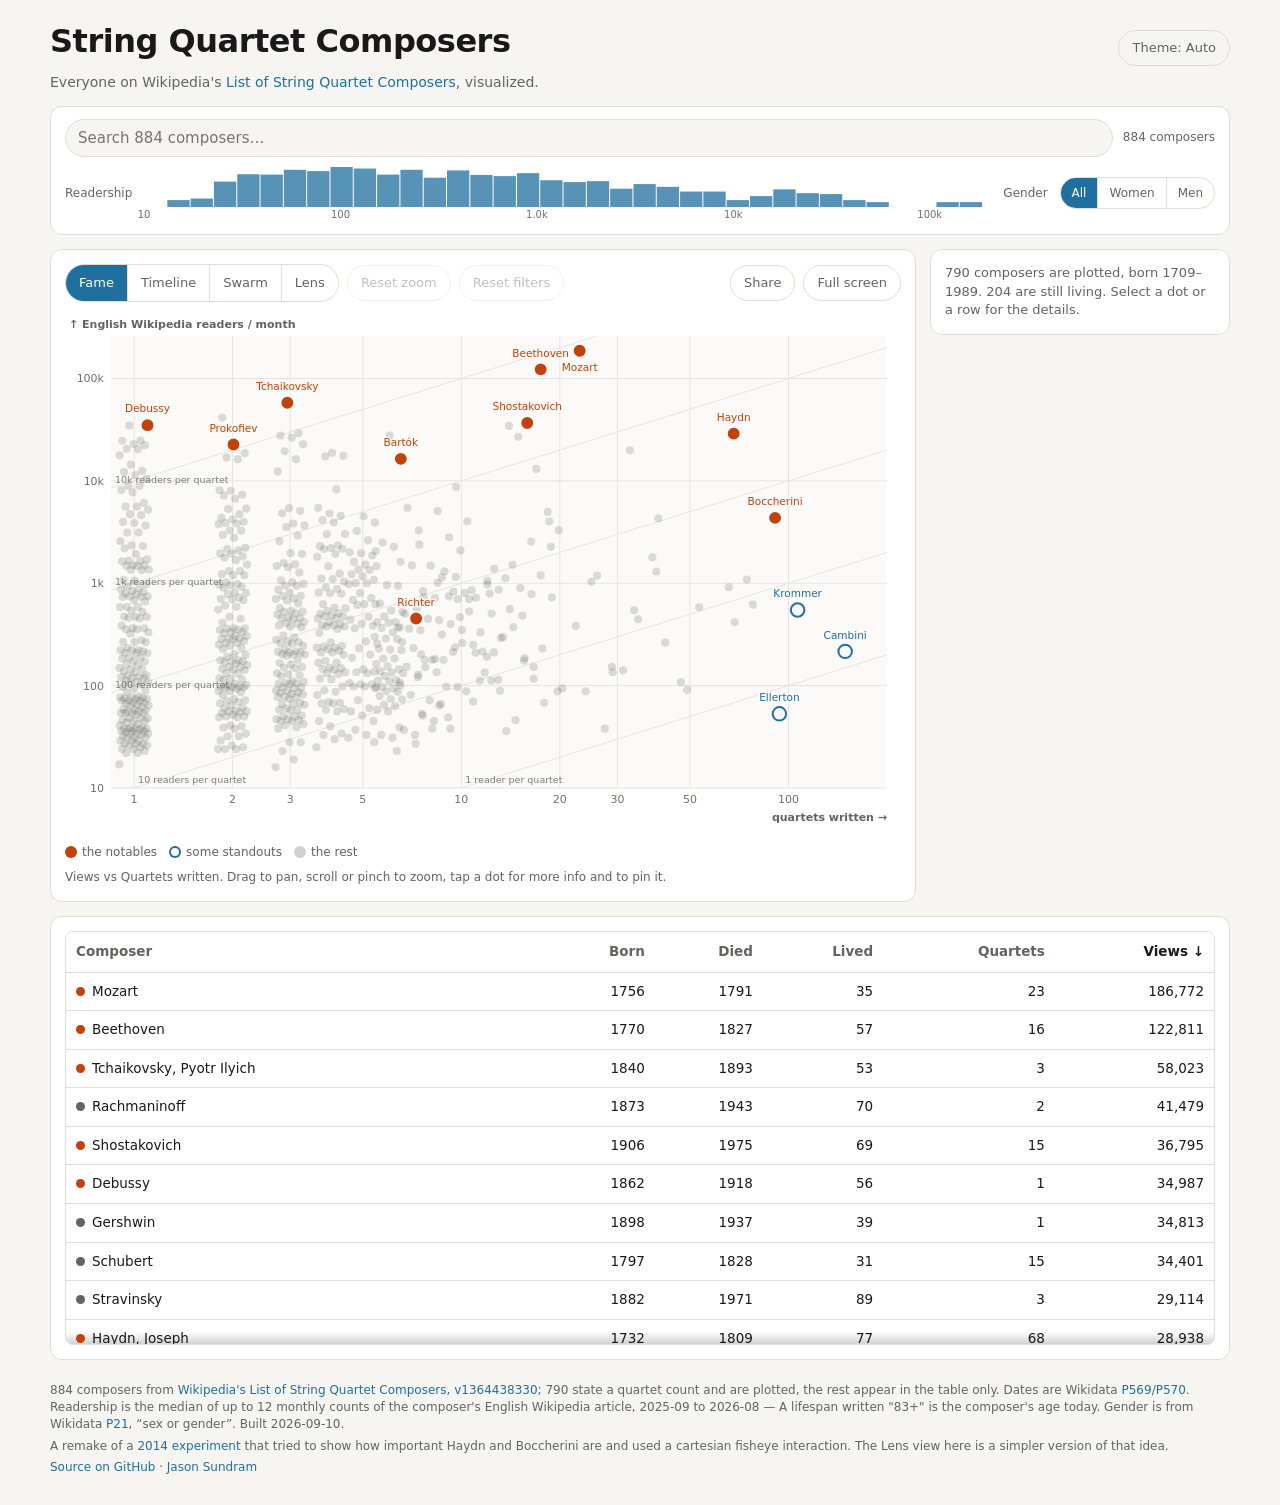
==== index.html @ 4af63ed5 "Answer the review: the dead corner under a mouse, and the band full screen was spending Four finding" ====
<!doctype html>
<html lang="en">
<head>
<meta charset="utf-8">

<!-- viewport-fit=cover pairs with the safe-area padding in styles.css so the fullscreen chart
     clears the notch / home indicator. -->
<meta name="viewport" content="width=device-width, initial-scale=1, viewport-fit=cover">
<meta name="color-scheme" content="light dark">   <!-- no white flash before CSS in dark mode -->

<meta name="theme-color" content="#f6f5f2" media="(prefers-color-scheme: light)">
<meta name="theme-color" content="#14161a" media="(prefers-color-scheme: dark)">

<!-- Install polish. iOS reads these + apple-touch-icon and mostly ignores the manifest. -->
<meta name="apple-mobile-web-app-capable" content="yes">
<meta name="mobile-web-app-capable" content="yes">
<meta name="apple-mobile-web-app-status-bar-style" content="default">
<meta name="apple-mobile-web-app-title" content="Quartets">
<link rel="manifest" href="./manifest.json">

<link rel="icon" type="image/svg+xml" href="./assets/icon.svg">
<link rel="icon" type="image/png" href="./assets/icon-192.png">
<link rel="apple-touch-icon" href="./assets/icon-180.png">

<title>The String Quartet Composers: Who, When, How Many?</title>
<meta name="description" content="Every composer on Wikipedia's list of string quartet composers, plotted by productivity and fame. Sortable, searchable table.">

<!-- Link previews. og:image is an ABSOLUTE https URL to a compressed 1200x630 PNG:
     iMessage/WhatsApp/Slack reject relative paths and won't render SVG.

     og:description is SHORTER than the meta description on purpose, and they must not be
     re-unified: a search snippet has 120-160 characters to fill and a link preview truncates
     near 125 on a phone, so one string doing both jobs is too long for one and too short for
     the other. Likewise og:title stays the short brand while <title> fills the SERP line.
     scripts/og-lint.py holds the numbers and fails when a string drifts out of its band. -->
<meta property="og:type" content="website">
<meta property="og:site_name" content="String Quartet Composers">
<meta property="og:title" content="String Quartet Composers">
<meta property="og:description" content="790 quartet composers: their production volume and their fame. Search, sort, discover, understand">
<meta property="og:url" content="https://jsundram.github.io/quartet-composers/">
<meta property="og:image" content="https://jsundram.github.io/quartet-composers/assets/og.png">
<meta property="og:image:width" content="1200">
<meta property="og:image:height" content="630">
<meta property="og:image:alt" content="A scatter plot of string quartet composers, quartets written against monthly English Wikipedia readers, with Mozart, Beethoven, Haydn, Boccherini and Bartók highlighted.">
<meta name="twitter:card" content="summary_large_image">
<meta name="twitter:title" content="String Quartet Composers">
<meta name="twitter:description" content="790 quartet composers: their production volume and their renown. Search, sort, discover, understand">
<meta name="twitter:image" content="https://jsundram.github.io/quartet-composers/assets/og.png">
<link rel="canonical" href="https://jsundram.github.io/quartet-composers/">

<!-- Pre-paint theme stamp: sets data-theme on <html> BEFORE styles.css resolves so a forced
     light/dark choice doesn't flash. Deliberately a dumb 3-liner — theme.js owns everything else
     and must use the SAME key + attribute values, or the two disagree. -->
<script>
  try{ var t = localStorage.getItem("quartets-theme");
       if(t==="light"||t==="dark") document.documentElement.setAttribute("data-theme", t); }catch(e){}
</script>

<link rel="stylesheet" href="./styles.css">
</head>
<body>
<main>
  <header class="head">
    <h1>String Quartet Composers</h1>
    <span id="ver" class="ver" hidden></span>   <!-- app.js stamps the installed SW version here -->
    <button id="theme" type="button" class="btn spacer">Theme: Auto</button>
  </header>

  <!-- STATIC, and short on purpose. 
        Text about data easily goes stale. (see issues 27, 35, 36 ... ). -->
  <p class="lede">
    Everyone on Wikipedia's
    <a href="https://en.wikipedia.org/wiki/List_of_string_quartet_composers">List of String Quartet
    Composers</a>, visualized.
  </p>

  <!-- ONE filter row, above everything it scopes. The search and the readership brush both
       filter the chart AND the table, so a filter living inside either card said otherwise.
       app.js moves this into the chart card in full screen, where the chart IS everything. -->
  <section class="card filters" id="filters" aria-label="Filters">
    <div class="tablehead">
      <input id="q" type="search" placeholder="Search composers…" autocomplete="off"
             autocapitalize="off" spellcheck="false" aria-label="Search composers">
      <span id="count"></span>
      <button type="button" id="clear" class="btn" hidden>Clear</button>
    </div>
    <div class="filterbar">
      <label id="hist-label" for="hist">Readership</label>
      <div id="hist" role="group" aria-labelledby="hist-label"></div>
      <!-- The range is drawn ON the axis now, under its own end points (histogram.js). This keeps
           the same words for a screen reader, which cannot read text inside a role="img". -->
      <span id="hist-read" class="sr-only"></span>
      <!-- Buttons, not a <select>: three states that are all worth one press, and pressed state is
           the only readout the filter needs. The values are Wikidata's own P21 labels, so the
           control, the data and the URL all say the same word. -->
      <span id="gender-label">Gender</span>
      <div class="seg sm" id="gender" role="group" aria-labelledby="gender-label">
        <button type="button" data-g="" aria-pressed="true">All</button>
        <button type="button" data-g="female" aria-pressed="false">Women</button>
        <button type="button" data-g="male" aria-pressed="false">Men</button>
      </div>
    </div>
  </section>

  <div class="grid">
    <section id="viz" class="card" aria-label="Chart">
      <!-- ABOVE the plot, because a control must not be placed by the thing it changes. Every view
           sizes its own plot (measure() in chart.js picks the aspect ratio per mode: a square-ish
           Fame cloud, a naturally wide timeline, a swarm only as tall as its collisions), so with
           this row underneath, pressing Timeline on a 390px phone shortened the plot 52px and this
           row rose 52px into the finger that had just pressed it — 150px at 1280 for the swarm.
           That is the same double-tap trap the full-screen strip's fixed height and .compact's
           reserved box answer elsewhere, arriving through the layout instead of through a panel.
           It used to sit below the plot, and the reason was real: four pills and three buttons are
           82px on a phone, which is 82px of the first screen spent before a single dot. The fix
           costs exactly that (294 of the plot's 321px above the fold instead of all 321) and it is
           the cheaper half of the trade — the picture is honestly a different shape per view, so
           the alternative is a blank band under the short ones. See issue 29.
           In FULL SCREEN it goes back below the plot (styles.css orders #viz's children there):
           the plot is flex:1 in that layout, sized by the viewport rather than by the view, so
           nothing here moves when the view changes and every pixel above the chart is a pixel of
           chart. -->
      <div class="controls">
        <div class="seg" role="group" aria-label="Chart view">
          <button type="button" id="m-fame" data-mode="fame" aria-pressed="true"
                  title="Quartets written against monthly readers">Fame</button>
          <button type="button" id="m-scatter" data-mode="scatter" aria-pressed="false">Timeline</button>
          <button type="button" id="m-swarm"   data-mode="swarm"   aria-pressed="false">Swarm</button>
          <button type="button" id="m-lens"    data-mode="lens"    aria-pressed="false">Lens</button>
        </div>
        <button type="button" id="reset" class="btn" disabled>Reset zoom</button>
        <!-- All THREE filters, search included, because the name is plural and a typed query is a
             filter: a button sitting lit while a search is active and then not clearing it would be
             worse than the inconsistency it replaces. Always present and never hidden — that is the
             point of it, not an accident. A control that cannot appear cannot resize the row it is
             in, which is the entire class of defect issue 31 was about (see app.js's resetFilters).
             It is `disabled` at rest and accent-filled when it will do something, so the row also
             answers "is anything filtered?" without the reader checking three separate controls. -->
        <button type="button" id="reset-filters" class="btn" disabled>Reset filters</button>
        <!-- A GROUP, because app.js reparents these two onto the plot wherever the row will not
             hold them (placeChartTools) — they are the only controls here that name a mechanism
             rather than a fact about the data, both have a standard glyph, and both are what a
             video player puts in the corner of its own canvas. Moving them is what PAYS for Reset
             filters: the row is already two lines at 390, a word button takes it to three (+48px of
             the first screen), and shrinking these two in place still wraps at 360. See issue 35.
             The words stay wherever the row holds them on one line, which is TWO bands and not a
             threshold — see `iconsOnPlot` in app.js, which is the only copy of that rule.
             The label lives in its own span: share() and setFull() used to write textContent
             straight onto the button, which would now delete the icon beside it. The `title` is
             the same string and app.js's label() rewrites both together, because wherever the
             group is on the plot the span is clipped and the tooltip is the only name a pointer
             can reach. -->
        <div id="chart-tools" class="spacer">
          <button type="button" id="share" class="btn" title="Share">
            <svg class="ico ico-share" viewBox="0 0 24 24" width="18" height="18" fill="none"
                 stroke="currentColor" stroke-width="1.5" stroke-linecap="round"
                 stroke-linejoin="round" aria-hidden="true">
              <path d="M12 15V3"/><path d="m8 7 4-4 4 4"/>
              <path d="M4 12v7a2 2 0 0 0 2 2h12a2 2 0 0 0 2-2v-7"/>
            </svg>
            <!-- The copy confirmation for the icon layout, where the label beside it is clipped
                 (see share() in app.js). Same two-glyph mechanism as #fs, and the state lives in
                 one class so the label and the mark can never disagree about it. -->
            <svg class="ico ico-ok" viewBox="0 0 24 24" width="18" height="18" fill="none"
                 stroke="currentColor" stroke-width="1.5" stroke-linecap="round"
                 stroke-linejoin="round" aria-hidden="true">
              <path d="m4 13 5 5L20 7"/>
            </svg><span class="btn-t">Share</span>
          </button>
          <button type="button" id="fs" class="btn" aria-pressed="false" title="Full screen">
            <svg class="ico ico-in" viewBox="0 0 24 24" width="18" height="18" fill="none"
                 stroke="currentColor" stroke-width="1.5" stroke-linecap="round"
                 stroke-linejoin="round" aria-hidden="true">
              <path d="M8 3H5a2 2 0 0 0-2 2v3"/><path d="M16 3h3a2 2 0 0 1 2 2v3"/>
              <path d="M21 16v3a2 2 0 0 1-2 2h-3"/><path d="M3 16v3a2 2 0 0 0 2 2h3"/>
            </svg><svg class="ico ico-out" viewBox="0 0 24 24" width="18" height="18" fill="none"
                 stroke="currentColor" stroke-width="1.5" stroke-linecap="round"
                 stroke-linejoin="round" aria-hidden="true">
              <path d="M8 3v3a2 2 0 0 1-2 2H3"/><path d="M21 8h-3a2 2 0 0 1-2-2V3"/>
              <path d="M16 21v-3a2 2 0 0 1 2-2h3"/><path d="M3 16h3a2 2 0 0 1 2 2v3"/>
            </svg><span class="btn-t">Full screen</span>
          </button>
        </div>
      </div>

      <div id="plot">
        <!-- chart.js renders the SVG here; #flag is the desktop-only hover name tag -->
        <div id="flag" aria-hidden="true"></div>
      </div>

      <div class="legend" id="legend"></div>
      <p class="hint" id="hint"></p>
    </section>

    <!-- The persistent detail view. It is also the touch answer to "hover doesn't exist on a
         phone": a tap pins a composer here instead of flashing a bubble that can double-fire. -->
    <section id="detail" class="card" aria-label="Composer detail" aria-live="polite">
      <p class="empty">Select a composer to see their details.</p>
    </section>
  </div>

  <section class="card" aria-label="Composer table">
    <div class="scroll">
      <table id="table">
        <caption class="sr-only">String quartet composers, sortable</caption>
        <thead><tr id="thead"></tr></thead>
        <tbody id="tbody"></tbody>
      </table>
    </div>
  </section>

  <footer>
    <p id="prov"></p>
    <!-- The 2014 date belongs to the ORIGINAL EXPERIMENT, not to this page's data: the composer
         list here is a fresh scrape (#prov prints the revision). The old text credited the
         experiment to Mike Bostock, whose fisheye.js it used — his code is credited where it is
         actually used, in README.md and in chart.js's lens. -->
    <p>A remake of a
       <a href="http://viz.runningwithdata.com/quartet_composers/index.html">2014 experiment</a>
       that tried to show how important Haydn and Boccherini are and used a cartesian fisheye interaction. 
       The Lens view here is a simpler version of that idea. </p>
    <p><a href="https://github.com/jsundram/quartet-composers">Source on GitHub</a> ·
       <a href="https://github.com/jsundram" rel="author">Jason Sundram</a></p>
  </footer>
</main>

<!-- Load order matters: theme.js and chart.js/table.js expose globals app.js wires together.
     d3 is VENDORED, not CDN-loaded — a CDN script is the classic "installs fine, opens blank on a
     plane" bug, and this app is nothing without d3. -->
<script src="./d3.v7.min.js"></script>
<script src="./theme.js"></script>
<script src="./names.js"></script>   <!-- display names; chart.js and table.js both read it -->
<script src="./chart.js"></script>
<script src="./histogram.js"></script>
<script src="./table.js"></script>
<script src="./ping.js"></script>   <!-- optional analytics; inert until URL_ is set -->
<script src="./app.js"></script>
</body>
</html>
---- styles.css ----
/* pwa-starter: styles.css @ d2fad01  (design system kept; app layout is this repo's own)
   Everything is a CSS custom property so a color mode is a variable swap, not a second stylesheet.
   Light = the defaults; dark arrives two ways, keyed off <html data-theme> which theme.js sets
   (and the pre-paint script in index.html stamps before first paint):
     - @media (prefers-color-scheme: dark) :root:not([data-theme])  — 'auto': follow the OS
     - :root[data-theme="dark"]                                     — forced (toggle / screenshots)
   A forced 'light' needs no block: it carries data-theme, so the :not([data-theme]) media rule
   skips it and the light defaults win even when the OS is dark. Keep the two dark blocks in sync.

   The --c-* tokens below are read INTO JS by chart.js (via Theme.getCssColor) to paint SVG fills.
   Those are the ones a mode flip can't reach on its own — hence the rerender() contract in app.js. */

:root{
  --bg:#f6f5f2; --card:#ffffff; --ink:#191919; --muted:#5f6560; --line:#e2ded6; --accent:#1f6f9f;
  --sel:#c2410c;
  --plot:#fbfaf8; --grid:#e8e4dc; --axis:#6b7169; --dot-line:#ffffff;
  /* Lifespan reads HOT to COLD along YlGnBu: died young is yellow, lived long is deep blue.
     SEQUENTIAL, not diverging -- lifespan is a magnitude, and a diverging ramp needs a baseline
     to diverge from, which this never had (it used to pivot on the median of whoever was in the
     dataset, so the pivot moved when the data did). It also has no neutral middle to disappear
     against the plot.

     Stepped DARKER than canonical YlGnBu on purpose: #edf8b1 sits at 1.08:1 against --plot, so
     the pale end of the published ramp is invisible on this surface. These steps clear 3:1
     throughout and stay monotone in lightness (L* 59 / 50 / 28), which is what makes a sequential
     ramp readable. Re-run the dataviz palette validator against --plot, not --card, if you
     change them. */
  --c-short:#b8860b; --c-mid:#1b8574; --c-long:#243a8f;   /* sequential: hot / mid / cold */
  --c-living:#8b9188;                                      /* open circles; stroke only */
  --radius:12px; --maxw:1180px;
}
@media (prefers-color-scheme: dark){
  :root:not([data-theme]){
    --bg:#14161a; --card:#1c1f25; --ink:#eceef0; --muted:#9aa3a8; --line:#333a42; --accent:#7ec2f0;
    --sel:#fb923c;
    --plot:#191c21; --grid:#2b313a; --axis:#98a1a8; --dot-line:#14161a;
    --c-short:#dcec8a; --c-mid:#4fbfa8; --c-long:#3b93da;
    --c-living:#8e979c;
  }
}
:root[data-theme="dark"]{
  --bg:#14161a; --card:#1c1f25; --ink:#eceef0; --muted:#9aa3a8; --line:#333a42; --accent:#7ec2f0;
  --sel:#fb923c;
  --plot:#191c21; --grid:#2b313a; --axis:#98a1a8; --dot-line:#14161a;
  --c-short:#dcec8a; --c-mid:#4fbfa8; --c-long:#3b93da;
  --c-living:#8e979c;
}

*{ box-sizing:border-box; margin:0; padding:0 }
html{ -webkit-text-size-adjust:100% }   /* stop iOS inflating text on rotate */
/* The `hidden` ATTRIBUTE is only display:none in the UA sheet, so ANY author `display` on the same
   element beats it — and silently, since the element is still hidden to a screen reader and to
   .hidden checks in JS while being drawn on screen. Giving .btn a display for its icon did exactly
   that: the search box's Clear × came back at rest, wrapped the search row, and the whole page ran
   50px tall until a filter was applied (issue 35). !important because the point is that it must
   outrank whatever a component sets for its own layout. */
[hidden]{ display:none !important }

body{
  background:var(--bg); color:var(--ink);
  font-family:system-ui, -apple-system, "Segoe UI", sans-serif; line-height:1.45;
  overscroll-behavior-y:none;             /* kill the rubber-band bounce in standalone */
  padding:calc(18px + env(safe-area-inset-top)) calc(16px + env(safe-area-inset-right))
          calc(28px + env(safe-area-inset-bottom)) calc(16px + env(safe-area-inset-left));
}
main{ max-width:var(--maxw); margin:0 auto }

a{ color:var(--accent) }
a:not(:hover){ text-decoration:none }
:focus-visible{ outline:2px solid var(--accent); outline-offset:2px; border-radius:4px }

.head{ display:flex; align-items:baseline; gap:10px; flex-wrap:wrap; margin-bottom:6px }
h1{ font-size:clamp(21px, 4.6vw, 32px); letter-spacing:-.015em; font-weight:650 }
/* Still no min-height, but for the opposite reason to the one that used to be written here. The
   sentence was built from the chart and could EMPTY, so it needed a reserved height measured at
   runtime (reserveLede) rather than typed here, being a function of the viewport and the data both.
   Issue 35 cut the clause instead, so there is nothing left to reserve and ui.test.mjs asserts this
   element carries no inline min-height at all. A future clause that can empty brings the whole
   problem back with it -- and the answer is still a measurement in app.js, never a number here. */
.lede{ color:var(--muted); font-size:14px; max-width:62ch; margin-bottom:14px }
.lede a{ color:var(--accent) }

.card{
  background:var(--card); border:1px solid var(--line); border-radius:var(--radius); padding:14px;
}

/* --- layout: chart beside detail on wide screens, stacked on a phone ------------------------ */
.grid{ display:grid; gap:14px; grid-template-columns:1fr; margin-bottom:14px }
@media (min-width:900px){
  .grid{ grid-template-columns:minmax(0,1fr) 300px; align-items:start }
  /* Sticky so the pinned composer stays on screen while you read the table below it — the point
     of a PERSISTENT detail view rather than a tooltip. */
  #detail{ position:sticky; top:14px }
}

/* --- the filter row ---------------------------------------------------------------------------
   One row, above the chart and the table, because both filters scope both views. It is a sibling
   of .grid, not a child of either card — a filter drawn inside one card claims to scope that card.
   app.js moves it INTO the chart card in full screen (where the chart is everything there is) and
   hides the search half there, so the chart keeps the height it had. */
.filters{ display:flex; flex-direction:column; gap:8px; margin-bottom:14px; padding:12px 14px }
.filters .tablehead{ margin-bottom:0 }
.filters .filterbar{ margin:0 }
body.fs #filters{ margin:0 0 8px; padding:0; border:0; background:transparent }
body.fs #filters .tablehead{ display:none }

/* --- controls ------------------------------------------------------------------------------- */
/* margin-BOTTOM: the controls sit ABOVE the plot (see index.html), so nothing the finger is on
   is placed by a box whose height changes with the view. Full screen puts them back underneath
   and swaps the margin with it. */
.controls{ display:flex; align-items:center; gap:8px; flex-wrap:wrap; margin:0 0 12px }
.seg{ display:flex; border:1px solid var(--line); border-radius:999px; overflow:hidden }
.seg button{
  font:500 13px/1 system-ui, sans-serif; color:var(--muted); background:transparent;
  border:0; padding:0 13px; min-height:36px; cursor:pointer; white-space:nowrap;
}
.seg button + button{ border-left:1px solid var(--line) }
.seg button[aria-pressed="true"]{ background:var(--accent); color:#fff }
.btn{
  font:500 13px/1 system-ui, sans-serif; color:var(--muted); background:transparent;
  border:1px solid var(--line); border-radius:999px; padding:0 13px; min-height:36px; cursor:pointer;
  display:inline-flex; align-items:center; gap:6px;
}
.btn:disabled{ opacity:.4; cursor:default }
/* The SAME fill the pressed gender pill carries, and the readership bars: "this control is live" is
   one idea and it gets one colour. On #reset-filters it does a second job — it is the only place
   the page answers "is anything filtered?" in one glance, instead of by reading three controls. */
.btn.on{ background:var(--accent); border-color:var(--accent); color:#fff }
.spacer{ margin-left:auto }
/* Icons ship as inline SVG in the document, NOT baked by JS, so `currentColor` follows the theme
   and there is nothing for Theme.subscribe to re-bake — the same reason the sparkline is plain
   markup (invariant 3 does not apply to either). Hidden until the narrow layout asks for them. */
#chart-tools{ display:flex; gap:8px; align-items:center }
/* Sized here rather than only by the width/height attributes, which any stylesheet outranks — and
   one did. flex:none so the button's centring cannot stretch it either. */
.btn .ico{ display:none; flex:none; width:16px; height:16px }
.btn .btn-t{ display:inline }

/* The "you're on an old version — tap to update" tag (app.js). */
.ver{ font:500 11px/1 ui-monospace, monospace; color:var(--muted) }
.ver.behind{ color:var(--accent); text-decoration:underline; cursor:pointer }

/* --- readership filter (histogram + brush) ------------------------------------------------- */
.filterbar{ display:flex; align-items:center; gap:12px; margin:2px 0 10px }
.filterbar label, #gender-label{ font-size:12px; color:var(--muted); white-space:nowrap }
/* The gender pills are the SAME control as the view switcher, one notch smaller: this row's own
   Clear button is 28px, and a 36px segmented control beside it made the filter look like the
   primary action on the page. Touch sizing is restored in the phone block below — .seg.sm outranks
   the .seg button rule there on specificity, so it has to opt back in rather than inherit. */
.seg.sm button{ min-height:30px; padding:0 11px; font-size:12px }
/* flex:none is load-bearing, not tidiness. `.seg` is overflow:hidden, so when the Clear button
   appears and the row runs out of room the pill group SHRANK and clipped its last pill — the
   filter lost the word "Men" exactly when you were using the filter beside it. The histogram is
   the one thing here that may give up width (it has min-width:0); everything else is content that
   has to stay whole. margin-left:auto pins the group right, so the brush absorbs the change and
   the pills do not move at all. */
#gender{ margin-left:auto; flex:0 0 auto }
/* A little more air than the row's own 12px gap. With the readout gone, the readership Clear
   button ends up directly beside the word "Gender", where it reads as if it clears that. */
#gender-label{ margin-left:6px }
#hist{ flex:1 1 auto; min-width:0; margin-right:2px; touch-action:none }   /* touch-action:none so d3-brush owns the drag */
#hist svg{ display:block; width:100%; height:auto; overflow:visible }
/* The selection's tint: enough to read as selected, light enough to leave the bars under it legible. */
#hist .selection{ fill:var(--accent); fill-opacity:.10; stroke:var(--accent); stroke-opacity:.55 }
/* NO .handle RULE, on purpose. d3-brush sets fill:none and pointer-events:all on the brush <g> and
   both inherit, so the handle arrives as an unpainted hit area already — the 20x62 slab of issue 40
   was this stylesheet PAINTING it, not d3 drawing it. Restating the inherited values here would be
   a rule that looks load-bearing and is not; ui.test.mjs 4b checks the computed values instead, so
   the contract is asserted where it can actually fail. The visible grip is drawn by histogram.js. */
/* The grip itself. Colored here rather than baked into the SVG (invariant 3) because it is uniform:
   a CSS variable reaches it the way it reaches the sparkline, so a theme change has nothing to redo.
   Opaque --card, not a tint: it is a thing sitting ON the bars, and a translucent one is what the
   old handle looked like. */
#hist .grips path{ fill:var(--card); stroke:var(--accent); stroke-width:1 }
#hist .overlay{ cursor:crosshair }

/* --- chart ---------------------------------------------------------------------------------- */
#viz{ position:relative }                      /* the compact detail panel anchors to this in full screen */
#plot{ position:relative; touch-action:none }   /* touch-action:none so d3-zoom owns the gesture */
/* overflow:hidden, not the SVG default of visible: chart.js clips the dots to the plot rectangle,
   and this is the backstop for anything else a zoom pushes past the frame. Nothing in the chart is
   drawn outside its own viewBox, so there is nothing legitimate to lose here. */
/* `> svg`, not a descendant selector: this rule means THE CHART, and app.js moves the Share and
   Full screen buttons inside #plot on a phone (placeChartTools). As a descendant it caught their
   icons too and stretched an 18px glyph to 38px with a 3.2px stroke — invisible on a desktop, where
   those buttons are still in the controls row, which is exactly how it shipped. Anything else that
   ever goes in this box will be nested, so the child combinator is the durable half; .ico's own
   size below is the belt. */
#plot > svg{ display:block; width:100%; height:auto; overflow:hidden }
.hint{ font-size:12px; color:var(--muted); margin-top:8px }

/* --- the chart's own two buttons, when they are ON the chart ------------------------------- */
/* Scoped to the PARENT, not to a width. app.js decides where the group lives (placeChartTools, and
   the media query it reads is the only copy of that breakpoint); this decides what it looks like
   once it is there, so the two can no longer disagree. They could: while this block was
   `@media (max-width:1100px)` the two answers were independent, and every state where JS had not
   placed the group yet drew the icon look in the controls row — a cold boot before app.js runs,
   and permanently on the error path, where start() bails before placeChartTools() and left two
   bare glyphs with clipped labels and no click handlers sitting in the row. In the row it is a
   .btn with a word, wherever the row is, because none of this reaches it there. */
/* app.js moves the group into #plot (placeChartTools); everything that makes that safe is
   already here — #plot is position:relative and already hosts an absolutely-positioned overlay in
   #flag, d3-zoom binds to the SVG rather than to #plot so these take taps without eating a pan or
   a pinch, and chart.js's rebuild removes the one svg it made BY REFERENCE — a `selectAll("svg")`
   there is a descendant query and took these glyphs with it.
   The words are not display:none'd but visually hidden, because they are still the buttons'
   accessible NAMES — an icon-only control with no name is unusable to a screen reader, and these
   two are the ones a reader is least able to guess from a glyph out of context. */
/* IN THE AXIS-TITLE BAND, not over the data. Every corner was measured across all four views
   first, and every one of them covers something: dots the 86x40 group would sit on, summed over
   Fame/Timeline/Swarm/Lens at 390 — top-left 11, top-right 90, bottom-right 239, bottom-left 3.
   Re-measured at 700, 900 and 1024 when this stopped being a phone rule: still zero, in every
   view. A wider card does not make the corner safe by itself — the swarm spreads to fill it —
   it is the band that does, and the band is asked for wherever the group is on the plot.
   Top right reads as empty in Fame and is exactly where the SWARM piles up (90 dots and the
   "Rachmaninoff" label), which is the trap in judging a shared overlay from one view.
   The band is the answer instead: chart.js already spends 22px above the plot on the y-axis
   title, and app.js asks it for 48 so a touch target fits with clearance. The title starts at the
   left and ends by x=202 in the worst case (Fame's is the longest), leaving 96px at 360 for an
   86px group — so it goes at the band's right end, and nothing is covered in any view.
   What it costs is 26px of DATA height, not page height: the plot's outer box is a function of
   the aspect ratio, so the band takes its room from the dots' area and the card is the size it
   was. Nothing is drawn translucent, because nothing is drawn behind the glyph at all. */
/* CENTRED on the axis title's line, not sitting on its baseline: bottom-aligned to the baseline
   was tried first and read a touch high, because a 16px glyph beside 11px text carries more
   visual mass below its own middle than the letters do.
   The 3.5px is derived, not nudged: the title's box centre sits 4.47px above its baseline, the
   baseline is 8px above the plot area (chart.js draws text.ttl at `y:-8`), so the glyph's centre
   wants to be at TOOLS_BAND-12.47 and a 40px target whose bottom is the glyph's bottom starts at
   48-44.47. ui.test.mjs measures the real thing and would fail if the title's metrics moved.
   So the target spans 3.5 to 43.5 and clears the plot AREA by 4.5px — which is not the same as
   clearing every pixel a dot can occupy. chart.js insets the dot clip OUTWARD by one maximum
   radius (~11px on a phone), so a dot whose centre sits just inside the top edge draws a sliver
   up into 37..48. At rest nothing is up there and the coverage check reads zero; under a pinch
   that sliver can land under the target. Its CENTRE never can — the frame test only draws a dot
   whose centre is inside the plot rect, which starts 4.5px below the target — so the dot stays
   tappable where a finger aims, and 7c2 asserts exactly that at a non-identity transform. The
   alternative was a target under 33.5px, which is the touch floor issue 31 was fought over. */
#plot > #chart-tools{ position:absolute; top:3.5px; right:6px; z-index:2; gap:6px }
/* A bare glyph in an invisible 40px hit area — the platform shape for a control that sits on
   content, not a .btn pill moved onto the chart. The disc and border are what made these read as
   furniture: 40px of chrome around a 16px mark, three times the height of the 11px axis title
   beside them. Removed, so what is drawn IS the glyph and the touch target is only felt.
   Muted like every other .btn label and like the axis title, so they belong to the chart's
   chrome; --ink on press, which is the whole feedback a control with no box can give.
   The 40px HEIGHT is stated here rather than inherited from the touch-target rule, which is
   `(hover:none) and (pointer:coarse) and (max-width:800px)` and asks a different question — one
   that most of the windows drawing this layout answer NO to. When this lived in a width query the
   two diverged silently: a desktop dragged narrow matched the layout and not the touch floor, took
   .btn's base min-height of 36, and put the glyph's centre 4px above the title's — the derivation
   above describing a box the browser was not drawing. Stating it is what makes the geometry a
   property of the overlay rather than of the input device. */
#plot > #chart-tools .btn{
  width:40px; height:40px; padding:0; justify-content:center; align-items:flex-end;
  background:none; border:0; border-radius:0; color:var(--muted);
}
#plot > #chart-tools .btn:active{ color:var(--ink) }
#plot > #chart-tools .btn .ico{ display:block }
/* The copy confirmation the clipped label cannot give (share() in app.js). Both selectors carry
   #share for the specificity reason spelled out below: the rule above is (2,2,0). */
#plot > #chart-tools #share .ico-ok{ display:none }
#plot > #chart-tools #share.copied .ico-share{ display:none }
#plot > #chart-tools #share.copied .ico-ok{ display:block; color:var(--accent) }
#plot > #chart-tools .btn .btn-t{
  position:absolute; width:1px; height:1px; padding:0; margin:-1px;
  overflow:hidden; clip-path:inset(50%); white-space:nowrap;
}
/* One button, two meanings, so it carries both glyphs and shows the one that matches its state —
   the same source of truth (aria-pressed) the label swap already used.
   Carrying the full prefix is not tidiness: the rule above it is `#plot > #chart-tools .btn .ico`
   at (2,2,0), which out-specifies a bare `#fs .ico-out` at (1,1,0). Written that way both glyphs
   showed at once and the 40px box held two 18px icons. Every selector in this group gained the
   same `#plot >` when it left the media query, so the order between them is what it always was.
   Same specificity trap that kept #hist-clear under the touch floor in issue 31, one selector
   along. */
#plot > #chart-tools #fs .ico-out, #plot > #chart-tools #fs[aria-pressed="true"] .ico-in{ display:none }
#plot > #chart-tools #fs[aria-pressed="true"] .ico-out{ display:block }

/* Name flag that tracks the cursor on a real pointer. Never shown on touch — there the tap
   goes straight to the persistent detail panel, so there is no hover bubble to double-fire. */
#flag{
  position:absolute; z-index:5; pointer-events:none; opacity:0; transform:translate(-50%,-140%);
  background:var(--card); border:1px solid var(--line); border-radius:6px;
  padding:3px 7px; font:600 12px/1.3 system-ui, sans-serif; white-space:nowrap;
  box-shadow:0 2px 8px rgba(0,0,0,.12);
}
#flag.on{ opacity:1 }
#flag small{ display:block; font-weight:400; color:var(--muted) }

/* --- legend --------------------------------------------------------------------------------- */
/* column-gap 22px: the size key's outermost circle sits close to its cell edge, so the old 18px
   let it crowd the "Also" column on a phone. */
.legend{ display:flex; gap:14px 22px; flex-wrap:wrap; align-items:flex-end; margin-top:12px; font-size:12px }
.legend .lab{ color:var(--muted); display:block; margin-bottom:4px }
.ramp{ width:170px; height:10px; border-radius:2px; border:1px solid var(--line) }
.ticks{ display:flex; justify-content:space-between; color:var(--muted); font-size:11px; margin-top:2px }
.swatches{ display:flex; gap:12px; align-items:center }
.sw{ display:flex; gap:5px; align-items:center; color:var(--muted) }
.sw i{ width:12px; height:12px; border-radius:50%; display:inline-block }
.sizes{ display:flex; gap:6px; align-items:flex-end; color:var(--muted) }

/* --- detail panel --------------------------------------------------------------------------- */
#detail h2{ font-size:17px; letter-spacing:-.01em; margin-bottom:2px; line-height:1.25 }
#detail .dates{ color:var(--muted); font-size:13px; margin-bottom:10px }
#detail dl{ display:grid; grid-template-columns:auto 1fr; gap:4px 12px; font-size:13px; margin-bottom:10px }
#detail dt{ color:var(--muted) }
#detail dd{ font-variant-numeric:tabular-nums }
#detail .empty{ color:var(--muted); font-size:13px }
#detail .rank{ color:var(--muted); font-size:12px }
.detail-nav{ display:flex; gap:6px; margin-top:8px; flex-wrap:wrap }

/* The readership sparkline. Colours live HERE and not in app.js on purpose: every other baked
   colour in this app is inside an SVG that JS generates from a d3 scale, so it has to be re-read
   through Theme.getCssColor on a theme flip (see the note in app.js's Theme.subscribe). This one
   is plain inline SVG in the document, so a CSS variable reaches it and a theme change costs
   nothing — one fewer component to remember to re-bake.
   The svg is stretched by the width with preserveAspectRatio="none"; the line survives that
   because app.js marks it vector-effect="non-scaling-stroke". */
/* pan-y, not none: a horizontal drag reads months, a vertical one still scrolls the page. On a
   phone the panel sits inside the chart card and a sparkline that ate vertical swipes would trap
   the scroll. cursor:crosshair says it is readable; the outline is the global :focus-visible. */
.spark{ display:block; width:100%; height:34px; overflow:visible; touch-action:pan-y;
  cursor:crosshair }
.spark-line{ fill:none; stroke:var(--accent); stroke-width:1.25; stroke-linejoin:round }
.spark-area{ fill:var(--accent); opacity:.13; stroke:none }
.spark-peak{ stroke:var(--muted); stroke-width:1; opacity:.45; vector-effect:non-scaling-stroke }
/* The month under the pointer (or the arrow keys). Drawn in the accent so it reads as "you are
   here" against the peak marker's muted "this is the month the caption names". */
.spark-cursor{ stroke:var(--accent); stroke-width:1; opacity:0; vector-effect:non-scaling-stroke }
.spark-cursor.on{ opacity:.7 }
.spark-ax{ display:flex; justify-content:space-between; color:var(--muted); font-size:11px;
  margin-top:1px; font-variant-numeric:tabular-nums }
/* tabular-nums so stepping through months with the arrow keys does not make the line jitter. */
.spark-cap{ color:var(--muted); font-size:11.5px; margin-top:3px; margin-bottom:8px;
  font-variant-numeric:tabular-nums }

/* The compact form: app.js moves this same element INTO the chart card on a phone and in full
   screen (see placeDetail), where it must read as part of the card, not as a card inside a card.
   Hidden until something is pinned, so an unselected chart keeps the full width for the chart. */
#detail.compact{
  border:0; border-top:1px solid var(--line); border-radius:0; background:transparent;
  padding:10px 0 0; margin-top:10px;
}
#detail.compact h2{ font-size:15px }
#detail.compact .dates{ margin-bottom:6px }
#detail.compact dl{ margin-bottom:6px }
/* On a touch screen it is hidden until something is pinned: there is no hover to churn the layout
   and the space belongs to the chart. Where a real pointer exists the panel PREVIEWS on hover, so
   its box is reserved and always drawn — otherwise the legend under it would jump every time the
   cursor crossed a dot. Same split chart.js uses for TOUCH. */
@media (hover:none), (pointer:coarse){
  #detail.compact:not(.on){ display:none }
}
@media (hover:hover) and (pointer:fine){
  /* Tall enough for the tallest state — a pinned composer, which adds the Prev/Next/Clear row —
     so neither a hover nor a click moves the legend below it. The name is ellipsized here for the
     same reason: a two-line name would blow the reservation. A touch screen gets neither rule,
     because it has no hover and would just be losing chart space. */
  /* The sparkline block (34px of line + two label rows) is inside the reservation, because it is
     drawn on a hover PREVIEW like everything else in the panel. The number is MEASURED, not
     guessed: ui.test.mjs prints the pinned panel's real height beside the "pinning does not shove
     it either" check, and fails when this falls short of it. */
  #detail.compact{ min-height:268px }
  #detail.compact h2{ white-space:nowrap; overflow:hidden; text-overflow:ellipsis }
}

/* Full screen: a FIXED-height strip between the readership filter and the chart, drawn whether or
   not anything is pinned. It used to float over the bottom of the chart, which buried the x-axis
   and the legend; giving it its own slice costs 76px of chart once, instead of covering the part
   you were reading every time you tapped. The height is fixed because #plot is flex:1 here — a box
   that grew on select (or on HOVER) would re-lay out the chart under the pointer. */
body.fs #detail.compact{
  /* display, explicitly: it beats the touch rule above that hides an empty compact panel. In full
     screen the empty box is the point — it is what keeps the chart the same height either way. */
  display:block; flex:0 0 auto; position:relative; min-height:0; height:76px; overflow:hidden;
  margin:0 0 8px; padding:8px 82px 8px 10px;             /* right padding clears the Clear button */
  border:1px solid var(--line); border-radius:8px; background:var(--plot);
}
body.fs #detail.compact h2{
  font-size:14px; white-space:nowrap; overflow:hidden; text-overflow:ellipsis;
}
body.fs #detail.compact .dates{ margin:0; font-size:12px }
body.fs #detail.compact .empty{ font-size:12px }
body.fs #detail.compact .detail-nav{ position:absolute; top:6px; right:6px; margin:0 }
/* The strip carries none of these: they are back in the panel the moment you leave full screen. */
body.fs #detail.compact dl, body.fs #detail.compact .rank, body.fs #detail.compact > a,
body.fs #detail.compact .spark, body.fs #detail.compact .spark-ax,
body.fs #detail.compact .spark-cap{ display:none }

/* --- table ---------------------------------------------------------------------------------- */
/* Visible to a screen reader, not on screen. display:none would remove it from the a11y tree too. */
.sr-only{
  position:absolute; width:1px; height:1px; overflow:hidden;
  clip-path:inset(50%); white-space:nowrap;
}

.tablehead{ display:flex; align-items:center; gap:10px; flex-wrap:wrap; margin-bottom:10px }
#q{
  flex:1 1 180px; min-width:0; min-height:38px; padding:0 12px; font:400 15px/1 system-ui, sans-serif;
  color:var(--ink); background:var(--bg); border:1px solid var(--line); border-radius:999px;
}
#count{ font-size:12px; color:var(--muted); font-variant-numeric:tabular-nums }
/* 880 rows behind a 46vh window with nothing saying so: macOS and iOS both draw overlay
   scrollbars that vanish when idle, so the box looked like a short, complete list. Two cues —
   a scrollbar that stays put where the platform honors these properties, and a fade at the bottom
   edge painted ONLY while there is more below. The fade is two stacked backgrounds: the "cover"
   is attachment:local so it travels with the rows and slides over the shadow exactly as the last
   row arrives; the shadow is attachment:scroll so it is pinned to the bottom of the box. */
.scroll{
  position:relative; max-height:46vh; overflow:auto; border:1px solid var(--line);
  border-radius:8px; -webkit-overflow-scrolling:touch;
  scrollbar-width:thin;
  scrollbar-color:color-mix(in srgb, var(--muted) 45%, transparent) transparent;
  background:
    linear-gradient(to top, var(--card) 55%, transparent) bottom / 100% 22px no-repeat local,
    linear-gradient(to top, color-mix(in srgb, var(--ink) 20%, transparent), transparent)
      bottom / 100% 12px no-repeat scroll;
}
.scroll::-webkit-scrollbar{ width:10px; height:10px }
.scroll::-webkit-scrollbar-track{ background:transparent }
.scroll::-webkit-scrollbar-thumb{
  background:color-mix(in srgb, var(--muted) 45%, transparent); border-radius:999px;
  border:2px solid transparent; background-clip:padding-box;
}
table{ border-collapse:collapse; width:100%; font-size:13.5px }
thead th{
  position:sticky; top:0; z-index:1; background:var(--card); text-align:left; white-space:nowrap;
  font-weight:600; color:var(--muted); border-bottom:1px solid var(--line); padding:0;
}
thead th button{
  width:100%; text-align:inherit; font:inherit; color:inherit; background:transparent; border:0;
  padding:10px 10px; min-height:40px; cursor:pointer;
}
/* The phone table abbreviates one header (table.js's `short`). Two spans, not one swapped string:
   the drawn abbreviation and the word it stands for are BOTH in the accessible name below, in that
   order (WCAG 2.5.3 — see table.js), so the word is moved off screen rather than display:none'd,
   which would take it out of the name. Here, where the full word is what is drawn, the
   abbreviation is display:none and leaves the name alone. */
.th-short{ display:none }
th.num, td.num{ text-align:right; font-variant-numeric:tabular-nums }
th.num button{ text-align:right }
thead th[aria-sort] button{ color:var(--ink) }
thead th[aria-sort="ascending"] button::after{ content:" \2191" }
thead th[aria-sort="descending"] button::after{ content:" \2193" }
tbody td{ padding:9px 10px; border-bottom:1px solid var(--line) }
tbody tr{ cursor:pointer }
tbody tr:hover td{ background:color-mix(in srgb, var(--accent) 8%, transparent) }
tbody tr[aria-selected="true"] td{ background:color-mix(in srgb, var(--sel) 16%, transparent) }
td .chip{ display:inline-block; width:9px; height:9px; border-radius:50%; margin-right:7px; vertical-align:baseline }
.empty-row td{ color:var(--muted); text-align:center; padding:24px 10px }

footer{ margin-top:22px; font-size:12px; color:var(--muted) }
footer p + p{ margin-top:4px }

/* --- fullscreen ------------------------------------------------------------------------------
   CSS-driven, not the Fullscreen API: iPhone Safari has no requestFullscreen at all, which is
   precisely the device that needs this most. app.js additionally calls the API where it exists
   (desktop, Android) to drop the browser chrome too — but the layout below is what does the work,
   so the feature can't be missing on the platform it was built for. */
body.fs{ overflow:hidden }
body.fs #viz{
  position:fixed; inset:0; z-index:40; border-radius:0; border:0; margin:0;
  padding:calc(8px + env(safe-area-inset-top)) calc(10px + env(safe-area-inset-right))
          calc(8px + env(safe-area-inset-bottom)) calc(10px + env(safe-area-inset-left));
  display:flex; flex-direction:column; background:var(--card);
}
body.fs #plot{ flex:1 1 auto; min-height:0; order:2 }
body.fs #filters{ order:0 }
body.fs #detail.compact{ order:1 }
body.fs .controls{ order:3; margin:8px 0 0 }
body.fs .legend{ order:4 }
body.fs #plot > svg{ height:100% }   /* > svg for the same reason as the base rule; see there */
body.fs .hint{ display:none }
body.fs .filterbar{ margin-bottom:6px }
body.fs main > *:not(.grid), body.fs .grid > *:not(#viz){ display:none }
body.fs .grid{ display:block }

/* A phone on its side is 390px TALL, and full screen was spending two thirds of that on chrome:
   the controls, the filter, the detail strip, and ~80px of legend. Below 560px of height (and wide
   enough that this is a landscape phone rather than a short narrow window) the legend goes and the
   strip drops to one line. The chart is the whole reason for full screen. */
@media (max-height:560px) and (min-width:560px){
  body.fs .legend{ display:none }
  body.fs #detail.compact{ height:50px; padding:6px 82px 6px 10px }
  body.fs #filters{ margin-bottom:6px }
  body.fs .controls{ margin:6px 0 0 }
}

/* Phone-specific sizing. Targets REAL touch devices, not just a narrow desktop window. */
@media (hover:none) and (pointer:coarse) and (max-width:800px){
  .scroll{ max-height:56vh }
  .seg button, .seg.sm button, .btn{ min-height:40px }   /* keep tap targets at the 44px-ish floor */
  #q{ min-height:42px }
}

/* Six columns don't fit a phone: the name wraps to three lines and Quartets scrolls off. Drop the
   two that are one tap away in the detail panel. Width-only (not hover/pointer) so a narrow
   desktop window gets the same fit — and so it still applies when printing to a narrow page. */
@media (max-width:640px){
  .filterbar{ flex-wrap:wrap; gap:6px 10px }
  .filterbar #hist{ flex:1 0 100%; order:3 }
  /* Three filters do not fit two lines here, and the brush is the one that needs the full width.
     So the gender pills take a third line of their own, WITH their label — sharing line one with
     the readership readout put "Women | Men" next to a views range, where the two read as one
     control. margin-left is dropped with it: the row is theirs now, so there is no slack to push
     against and `auto` would have shoved the label away from its own buttons. */
  #gender-label{ order:4 }
  #gender{ order:5; margin-left:0 }
  .wide-only{ display:none }
  /* Four columns still have to FIT, and what they fit in is whatever face the reader's platform
     hands `system-ui` — SF here, DejaVu on Linux, and DejaVu is wide enough that the table
     overflowed 390px outright. So the two things paying for width that carries nothing give it
     back: a header word wider than any value beneath it (the Qts swap above) and the cell
     gutters. Measured on macOS, across the faces installed there — a Linux run is inference, not
     a reading, and the widest face measured stands in for DejaVu. The pair clears 390px in every
     one of them, and 360px too, which the old layout missed in EVERY face including SF.
     ui.test.mjs asserts both widths, because a fit that only holds in the runner's own font is a
     coin toss, not a layout — and it is the check, not this comment, that a fifth column or a
     longer header has to answer to. */
  tbody td{ padding:9px 6px }
  thead th button{ padding:10px 6px }
  .th-full{ position:absolute; width:1px; height:1px; overflow:hidden; clip-path:inset(50%) }
  .th-short{ display:inline }
}

@media (prefers-reduced-motion: reduce){
  *{ transition:none !important; animation:none !important }
}

/* Print: ink-friendly, no chrome, chart + table only. */
@media print{
  body{ background:#fff; color:#000; padding:0 }
  :root{ --plot:#fff; --grid:#ddd; --axis:#444; --card:#fff; --line:#999; --dot-line:#fff }
  .card{ border:0; padding:0 }
  /* #chart-tools is named separately from .controls because on a phone it is not INSIDE .controls
     — app.js moves it onto the plot, where hiding its parent no longer reaches it. */
  .controls, #chart-tools, .tablehead, #flag, .detail-nav, #theme, .ver, .hint,
  .filterbar, .filters{ display:none }
  .grid{ display:block }
  .scroll{ max-height:none; overflow:visible; border:0; background:none }
  thead th{ position:static }
  tbody tr{ break-inside:avoid }
}
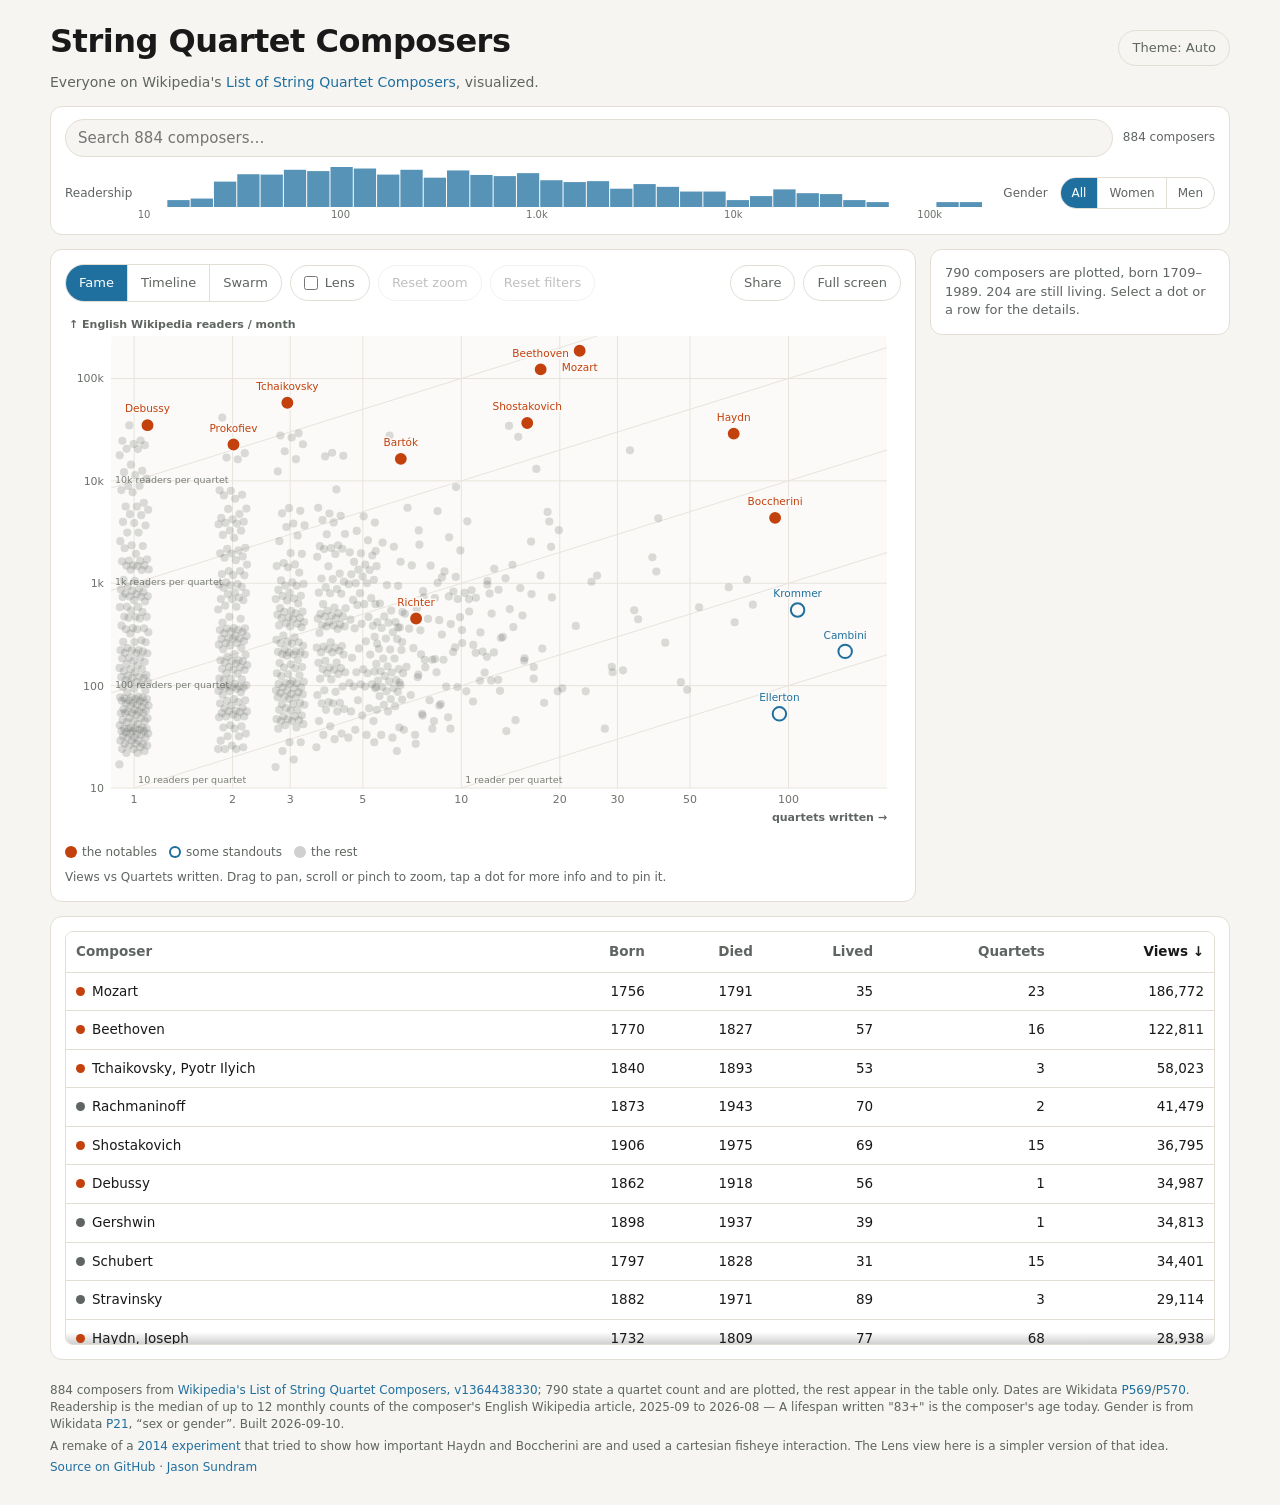
==== commit 4fb7c88f: "Make the lens a checkbox over all three views, not a fourth one It was a pill, and as a view it diff" ====
--- a/index.html
+++ b/index.html
@@ -111,7 +111,7 @@
            row rose 52px into the finger that had just pressed it — 150px at 1280 for the swarm.
            That is the same double-tap trap the full-screen strip's fixed height and .compact's
            reserved box answer elsewhere, arriving through the layout instead of through a panel.
-           It used to sit below the plot, and the reason was real: four pills and three buttons are
+           It used to sit below the plot, and the reason was real: the pills and the buttons are
            82px on a phone, which is 82px of the first screen spent before a single dot. The fix
            costs exactly that (294 of the plot's 321px above the fold instead of all 321) and it is
            the cheaper half of the trade — the picture is honestly a different shape per view, so
@@ -126,8 +126,20 @@
                   title="Quartets written against monthly readers">Fame</button>
           <button type="button" id="m-scatter" data-mode="scatter" aria-pressed="false">Timeline</button>
           <button type="button" id="m-swarm"   data-mode="swarm"   aria-pressed="false">Swarm</button>
-          <button type="button" id="m-lens"    data-mode="lens"    aria-pressed="false">Lens</button>
         </div>
+        <!-- The magnifier, and the one control here that is not a view. It was a fourth pill, and
+             as a view it differed from Timeline in exactly two things: the fisheye, and having no
+             zoom — so a reader who wanted the magnifier over the Fame cloud, which is the most
+             crowded of the three, could not have it, and the switcher claimed four pictures where
+             there are three. A CHECKBOX rather than a fourth pill or a `.btn` with aria-pressed:
+             it is an overlay you leave on, not a picture you switch to, and the box is the one
+             control shape that says so without a word of copy. It carries the accessible state
+             itself, so nothing here has to be kept in sync by hand.
+             Switching it moves no box — the plot's height is a function of the VIEW (chart.js's
+             measure()), and the lens is not one — so it is safe in this row under the rule the
+             comment above states: nothing a finger rests on may be placed by a box the same press
+             resizes. -->
+        <label id="lens-t" class="btn"><input type="checkbox" id="lens"><span>Lens</span></label>
         <button type="button" id="reset" class="btn" disabled>Reset zoom</button>
         <!-- All THREE filters, search included, because the name is plural and a typed query is a
              filter: a button sitting lit while a search is active and then not clearing it would be
--- a/styles.css
+++ b/styles.css
@@ -126,6 +126,19 @@
    one idea and it gets one colour. On #reset-filters it does a second job — it is the only place
    the page answers "is anything filtered?" in one glance, instead of by reading three controls. */
 .btn.on{ background:var(--accent); border-color:var(--accent); color:#fff }
+/* The lens toggle wears .btn for its box — same height, same pill, same tap target under the phone
+   rule below — and a native checkbox for its STATE. Not .btn.on when checked: the accent fill means
+   "this control is live and will do something" on the two buttons that carry it, and the box next
+   to the word already says on or off. Colouring the border and the word instead is the quieter half
+   of the same idea, and it leaves the fill meaning one thing.
+   `accent-color` is what paints the tick, so the check follows the theme with nothing baked. */
+#lens-t{ gap:7px; padding-right:14px }
+#lens-t input{ accent-color:var(--accent); width:14px; height:14px; margin:0; cursor:pointer }
+#lens-t:has(input:checked){ color:var(--ink); border-color:var(--accent) }
+/* The ring goes round the PILL, not round a 14px box inside it: :focus-visible lands on the input,
+   which is the small half of a control whose hit area is the whole label. */
+#lens-t:has(input:focus-visible){ outline:2px solid var(--accent); outline-offset:2px }
+#lens-t input:focus-visible{ outline:none }
 .spacer{ margin-left:auto }
 /* Icons ship as inline SVG in the document, NOT baked by JS, so `currentColor` follows the theme
    and there is nothing for Theme.subscribe to re-bake — the same reason the sparkline is plain
@@ -206,9 +219,11 @@
    The words are not display:none'd but visually hidden, because they are still the buttons'
    accessible NAMES — an icon-only control with no name is unusable to a screen reader, and these
    two are the ones a reader is least able to guess from a glyph out of context. */
-/* IN THE AXIS-TITLE BAND, not over the data. Every corner was measured across all four views
-   first, and every one of them covers something: dots the 86x40 group would sit on, summed over
+/* IN THE AXIS-TITLE BAND, not over the data. Every corner was measured across every view first,
+   and every one of them covers something: dots the 86x40 group would sit on, summed over
    Fame/Timeline/Swarm/Lens at 390 — top-left 11, top-right 90, bottom-right 239, bottom-left 3.
+   (The lens was a view of its own when that was measured; it is a toggle now, and at rest it warps
+   nothing, so it added no fourth layout to the sum.)
    Re-measured at 700, 900 and 1024 when this stopped being a phone rule: still zero, in every
    view. A wider card does not make the corner safe by itself — the swarm spreads to fill it —
    it is the band that does, and the band is asked for wherever the group is on the plot.
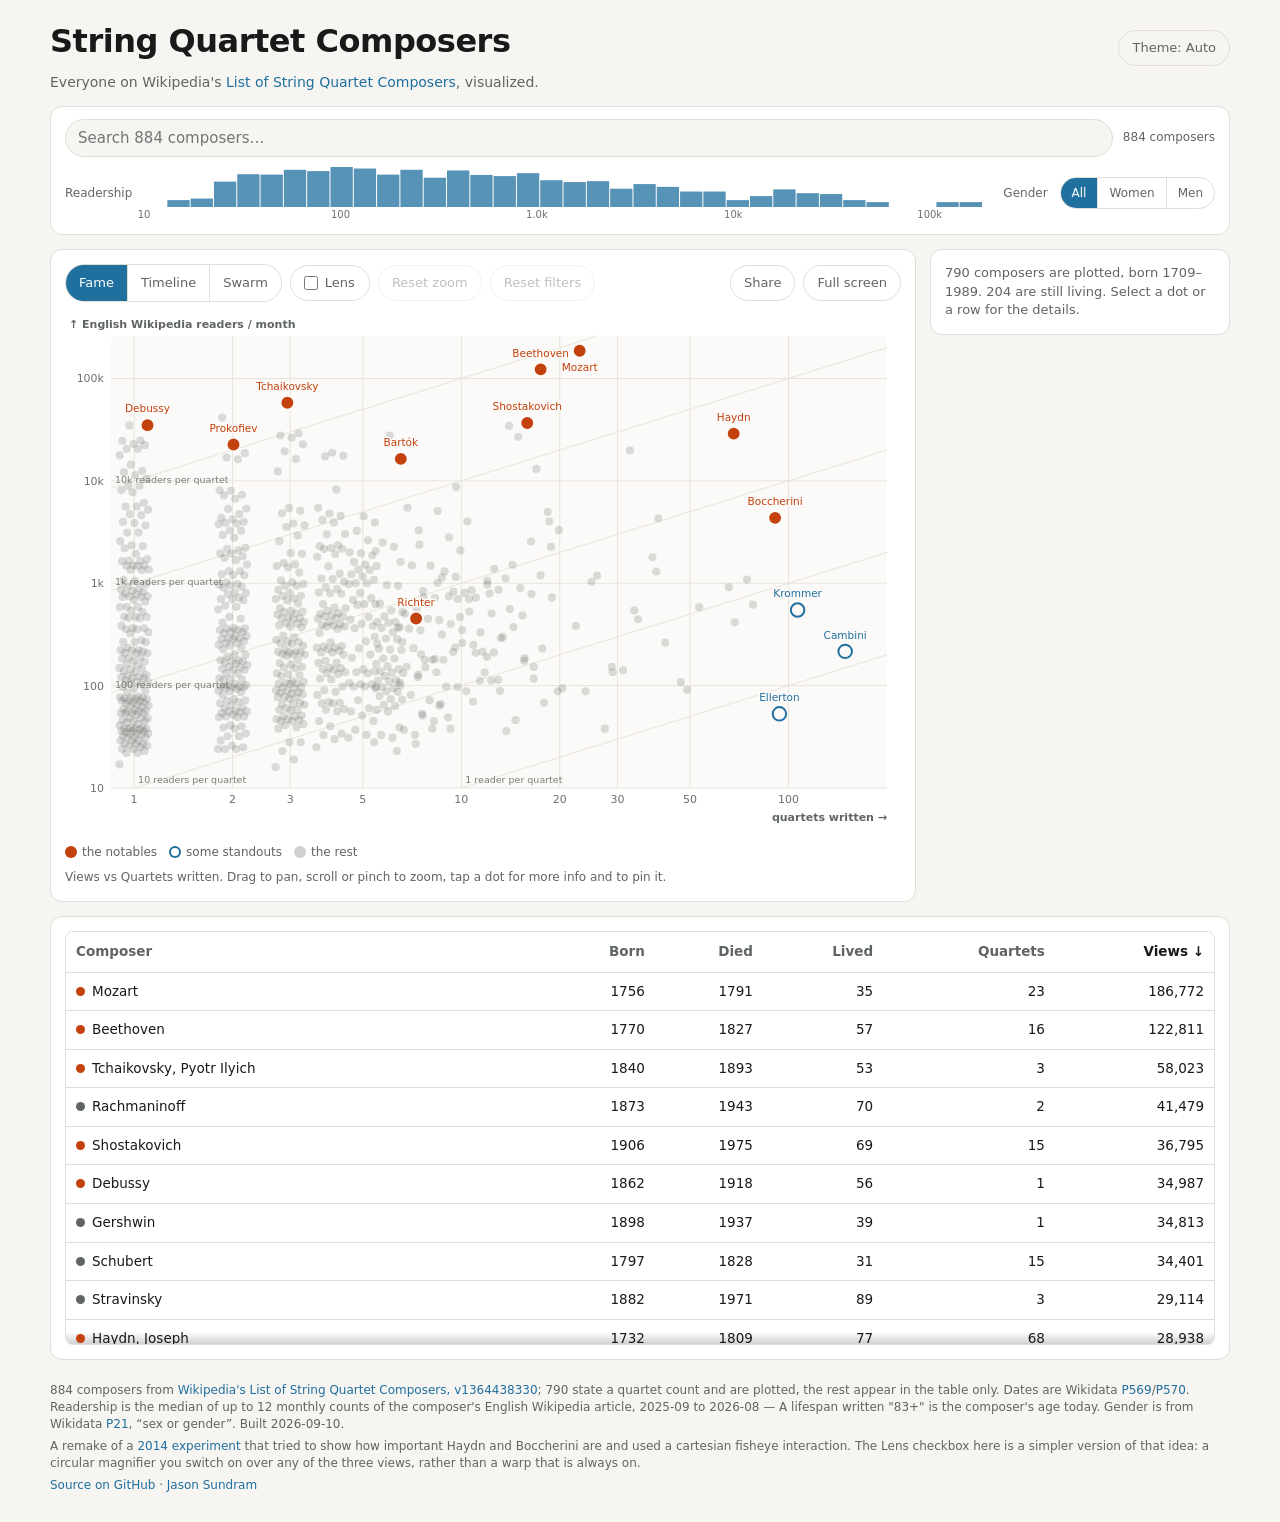
==== commit 81143ec9: "Answer the fifth review: a footer naming a view that is gone, a list where the DOM was the answer, a" ====
--- a/index.html
+++ b/index.html
@@ -140,7 +140,7 @@
              comment above states: nothing a finger rests on may be placed by a box the same press
              resizes. -->
         <label id="lens-t" class="btn"><input type="checkbox" id="lens"><span>Lens</span></label>
-        <button type="button" id="reset" class="btn" disabled>Reset zoom</button>
+        <button type="button" id="reset" class="btn" disabled><span>Reset zoom</span></button>
         <!-- All THREE filters, search included, because the name is plural and a typed query is a
              filter: a button sitting lit while a search is active and then not clearing it would be
              worse than the inconsistency it replaces. Always present and never hidden — that is the
@@ -148,7 +148,7 @@
              in, which is the entire class of defect issue 31 was about (see app.js's resetFilters).
              It is `disabled` at rest and accent-filled when it will do something, so the row also
              answers "is anything filtered?" without the reader checking three separate controls. -->
-        <button type="button" id="reset-filters" class="btn" disabled>Reset filters</button>
+        <button type="button" id="reset-filters" class="btn" disabled><span>Reset filters</span></button>
         <!-- A GROUP, because app.js reparents these two onto the plot wherever the row will not
              hold them (placeChartTools) — they are the only controls here that name a mechanism
              rather than a fact about the data, both have a standard glyph, and both are what a
@@ -229,8 +229,9 @@
          actually used, in README.md and in chart.js's lens. -->
     <p>A remake of a
        <a href="http://viz.runningwithdata.com/quartet_composers/index.html">2014 experiment</a>
-       that tried to show how important Haydn and Boccherini are and used a cartesian fisheye interaction. 
-       The Lens view here is a simpler version of that idea. </p>
+       that tried to show how important Haydn and Boccherini are and used a cartesian fisheye interaction.
+       The Lens checkbox here is a simpler version of that idea: a circular magnifier you switch on
+       over any of the three views, rather than a warp that is always on. </p>
     <p><a href="https://github.com/jsundram/quartet-composers">Source on GitHub</a> ·
        <a href="https://github.com/jsundram" rel="author">Jason Sundram</a></p>
   </footer>
--- a/styles.css
+++ b/styles.css
@@ -134,11 +134,36 @@
    `accent-color` is what paints the tick, so the check follows the theme with nothing baked. */
 #lens-t{ gap:7px; padding-right:14px }
 #lens-t input{ accent-color:var(--accent); width:14px; height:14px; margin:0; cursor:pointer }
+/* CENTRED ON THE WORD, not on the word's line box. `align-items:center` centres boxes, and a line
+   box is not what a reader sees: "Lens" has no descender, so its ink stops at the baseline while
+   the box holding it runs further down to leave room for one. Centring against that hung the
+   checkbox 1px low beside its own label — small, and the first thing the eye finds on a control
+   this size. It is the optical rule the chart's glyphs already follow against the axis title.
+   TRIMMED, not nudged, because HOW low is a fact about the FACE and `system-ui` is a different one
+   on every platform (#53, one component over). Measured in this browser at 13px: DejaVu and
+   FreeSans hang the box 1.0px low, Liberation Sans 0.5px HIGH, and SF's metrics put it within a
+   tenth — so the -1px correction this started as fixes the machine it was measured on and makes
+   the next one twice as wrong. Trimming to the cap line and the baseline asks the font instead,
+   and lands within 0.3px in every face measured.
+   THE WHOLE ROW IS TRIMMED, not the one label, because trimming moves the word down to sit on the
+   band it draws — 1.23px in DejaVu, nothing at all in the faces that were already symmetric — and
+   one label doing that alone breaks the baseline it shares with the pills beside it. Trimmed
+   together they keep it, and each label is centred on its own cap band rather than on a box whose
+   spare descender space it never uses. `.btn`s hold their label in a SPAN for this: bare text in
+   an inline-flex button lands in an anonymous flex item, which no selector can reach and which
+   `text-box-trim` does not inherit into — #reset and #reset-filters stayed put while the pills
+   moved, which is the break this rule exists to avoid. A browser without `text-box-trim` centres
+   line boxes as before: every label consistent, and the checkbox back to its 1px in some faces. */
+.controls .seg button, .controls .btn span{ text-box-trim:trim-both; text-box-edge:cap alphabetic }
 #lens-t:has(input:checked){ color:var(--ink); border-color:var(--accent) }
 /* The ring goes round the PILL, not round a 14px box inside it: :focus-visible lands on the input,
-   which is the small half of a control whose hit area is the whole label. */
+   which is the small half of a control whose hit area is the whole label.
+   BOTH rules are :has()-scoped, including the one that takes the input's own ring away. An engine
+   without :has() drops a rule it cannot parse — so scoped, it drops the pair and the input keeps
+   the global ring; unscoped, it dropped the pill's ring and kept the removal, which is a control
+   with NO visible focus at all for a keyboard. The fallback has to fail in the safe direction. */
 #lens-t:has(input:focus-visible){ outline:2px solid var(--accent); outline-offset:2px }
-#lens-t input:focus-visible{ outline:none }
+#lens-t:has(input:focus-visible) input{ outline:none }
 .spacer{ margin-left:auto }
 /* Icons ship as inline SVG in the document, NOT baked by JS, so `currentColor` follows the theme
    and there is nothing for Theme.subscribe to re-bake — the same reason the sparkline is plain
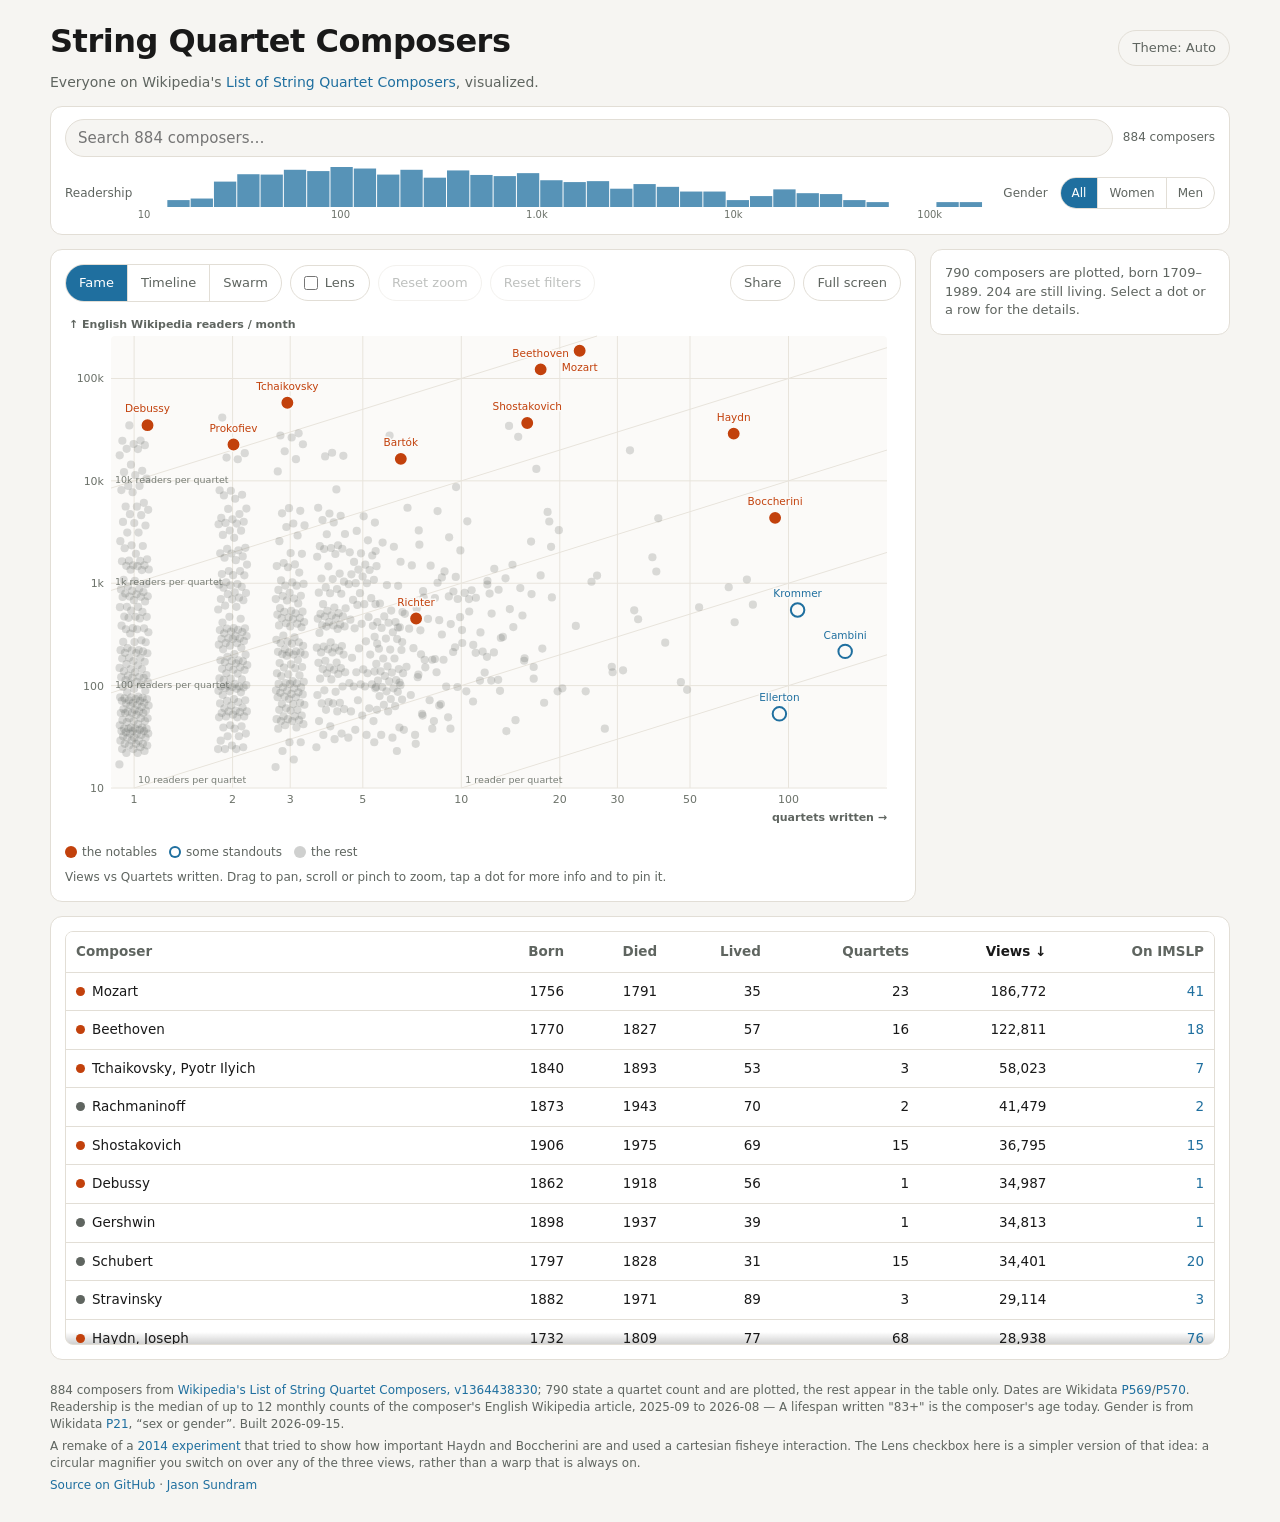
==== commit bc8351ed: "index.html, table.js and histogram.js: the markup's own reasons, not the app's (#75 step 3) The thre" ====
--- a/index.html
+++ b/index.html
@@ -28,11 +28,9 @@
 <!-- Link previews. og:image is an ABSOLUTE https URL to a compressed 1200x630 PNG:
      iMessage/WhatsApp/Slack reject relative paths and won't render SVG.
 
-     og:description is SHORTER than the meta description on purpose, and they must not be
-     re-unified: a search snippet has 120-160 characters to fill and a link preview truncates
-     near 125 on a phone, so one string doing both jobs is too long for one and too short for
-     the other. Likewise og:title stays the short brand while <title> fills the SERP line.
-     scripts/og-lint.py holds the numbers and fails when a string drifts out of its band. -->
+     og:description is SHORTER than the meta description on purpose and the two must not be
+     re-unified; og:title likewise stays the short brand while <title> fills the SERP line.
+     scripts/og-lint.py holds the bands and fails when a string drifts out of one. -->
 <meta property="og:type" content="website">
 <meta property="og:site_name" content="String Quartet Composers">
 <meta property="og:title" content="String Quartet Composers">
@@ -104,22 +102,16 @@
 
   <div class="grid">
     <section id="viz" class="card" aria-label="Chart">
-      <!-- ABOVE the plot, because a control must not be placed by the thing it changes. Every view
-           sizes its own plot (measure() in chart.js picks the aspect ratio per mode: a square-ish
-           Fame cloud, a naturally wide timeline, a swarm only as tall as its collisions), so with
-           this row underneath, pressing Timeline on a 390px phone shortened the plot 52px and this
-           row rose 52px into the finger that had just pressed it — 150px at 1280 for the swarm.
-           That is the same double-tap trap the full-screen strip's fixed height and .compact's
-           reserved box answer elsewhere, arriving through the layout instead of through a panel.
-           It used to sit below the plot, and the reason was real: the pills and the buttons are
-           82px on a phone, which is 82px of the first screen spent before a single dot. The fix
-           costs exactly that (294 of the plot's 321px above the fold instead of all 321) and it is
-           the cheaper half of the trade — the picture is honestly a different shape per view, so
-           the alternative is a blank band under the short ones. See issue 29.
-           In FULL SCREEN it goes back below the plot (styles.css orders #viz's children there):
-           the plot is flex:1 in that layout, sized by the viewport rather than by the view, so
-           nothing here moves when the view changes and every pixel above the chart is a pixel of
-           chart. -->
+      <!-- ABOVE the plot, because a control must not be placed by the thing it changes: every view
+           sizes its own plot (measure() in chart.js), so with this row underneath, pressing
+           Timeline rose the row into the finger that had just pressed it. Same double-tap trap the
+           full-screen strip's fixed height answers elsewhere, arriving through the layout rather
+           than through a panel. What it costs is the row's own height off a phone's first screen,
+           which is the cheaper half of the trade — the picture is honestly a different shape per
+           view, so the alternative is a blank band under the short ones (#29).
+           In FULL SCREEN it goes back below the plot (styles.css orders #viz's children there),
+           where the plot is flex:1 and sized by the viewport rather than by the view, so nothing
+           here moves when the view changes. -->
       <div class="controls">
         <div class="seg" role="group" aria-label="Chart view">
           <button type="button" id="m-fame" data-mode="fame" aria-pressed="true"
@@ -127,41 +119,31 @@
           <button type="button" id="m-scatter" data-mode="scatter" aria-pressed="false">Timeline</button>
           <button type="button" id="m-swarm"   data-mode="swarm"   aria-pressed="false">Swarm</button>
         </div>
-        <!-- The magnifier, and the one control here that is not a view. It was a fourth pill, and
-             as a view it differed from Timeline in exactly two things: the fisheye, and having no
-             zoom — so a reader who wanted the magnifier over the Fame cloud, which is the most
-             crowded of the three, could not have it, and the switcher claimed four pictures where
-             there are three. A CHECKBOX rather than a fourth pill or a `.btn` with aria-pressed:
-             it is an overlay you leave on, not a picture you switch to, and the box is the one
-             control shape that says so without a word of copy. It carries the accessible state
-             itself, so nothing here has to be kept in sync by hand.
-             Switching it moves no box — the plot's height is a function of the VIEW (chart.js's
-             measure()), and the lens is not one — so it is safe in this row under the rule the
-             comment above states: nothing a finger rests on may be placed by a box the same press
-             resizes. -->
+        <!-- The magnifier, and the one control here that is not a view — chart.js's header says why it
+             stopped being a fourth pill. A CHECKBOX rather than a pill or a `.btn` with
+             aria-pressed: it is an overlay you leave on, not a picture you switch to, and the box
+             is the one control shape that says so without a word of copy, carrying its own
+             accessible state. Switching it moves no box, so it is safe in this row under the rule
+             the comment above states. -->
         <label id="lens-t" class="btn"><input type="checkbox" id="lens"><span>Lens</span></label>
         <button type="button" id="reset" class="btn" disabled><span>Reset zoom</span></button>
         <!-- All THREE filters, search included, because the name is plural and a typed query is a
              filter: a button sitting lit while a search is active and then not clearing it would be
-             worse than the inconsistency it replaces. Always present and never hidden — that is the
-             point of it, not an accident. A control that cannot appear cannot resize the row it is
-             in, which is the entire class of defect issue 31 was about (see app.js's resetFilters).
-             It is `disabled` at rest and accent-filled when it will do something, so the row also
-             answers "is anything filtered?" without the reader checking three separate controls. -->
+             worse than the inconsistency it replaces. Always present and never hidden — a control
+             that cannot appear cannot resize the row it is in, which is the whole class of defect
+             #31 was about. `disabled` at rest and accent-filled when it will do something, so the
+             row also answers "is anything filtered?" without checking three separate controls. -->
         <button type="button" id="reset-filters" class="btn" disabled><span>Reset filters</span></button>
         <!-- A GROUP, because app.js reparents these two onto the plot wherever the row will not
-             hold them (placeChartTools) — they are the only controls here that name a mechanism
-             rather than a fact about the data, both have a standard glyph, and both are what a
-             video player puts in the corner of its own canvas. Moving them is what PAYS for Reset
-             filters: the row is already two lines at 390, a word button takes it to three (+48px of
-             the first screen), and shrinking these two in place still wraps at 360. See issue 35.
-             The words stay wherever the row holds them on one line, which is TWO bands and not a
-             threshold — see `iconsOnPlot` in app.js, which is the only copy of that rule.
-             The label lives in its own span: share() and setFull() used to write textContent
-             straight onto the button, which would now delete the icon beside it. The `title` is
-             the same string and app.js's label() rewrites both together, because wherever the
-             group is on the plot the span is clipped and the tooltip is the only name a pointer
-             can reach. -->
+             hold them (placeChartTools) — they are the only controls here that name a MECHANISM
+             rather than a fact about the data, and both are what a video player puts in the corner
+             of its own canvas. Moving them is what PAYS for Reset filters, which would otherwise
+             take the row to three lines on a phone (#35). The words stay wherever the row holds
+             them on one line, which is TWO bands and not a threshold — `iconsOnPlot` in app.js is
+             the only copy of that rule.
+             The label lives in its own span, and app.js's label() rewrites it and the `title`
+             together: writing textContent onto the button would delete the icon beside it, and on
+             the plot the span is clipped, so the tooltip is the only name a pointer can reach. -->
         <div id="chart-tools" class="spacer">
           <button type="button" id="share" class="btn" title="Share">
             <svg class="ico ico-share" viewBox="0 0 24 24" width="18" height="18" fill="none"
--- a/styles.css
+++ b/styles.css
@@ -102,6 +102,8 @@
 .filters .tablehead{ margin-bottom:0 }
 .filters .filterbar{ margin:0 }
 body.fs #filters{ margin:0 0 8px; padding:0; border:0; background:transparent }
+/* The search half goes in full screen, to keep the chart's height: #plot is flex:1 there, so every
+   row above it comes out of the dots' own box rather than out of the page. */
 body.fs #filters .tablehead{ display:none }
 
 /* --- controls ------------------------------------------------------------------------------- */
@@ -347,6 +349,34 @@
 #detail dd{ font-variant-numeric:tabular-nums }
 #detail .empty{ color:var(--muted); font-size:13px }
 #detail .rank{ color:var(--muted); font-size:12px }
+/* Where else this composer is: Wikipedia and IMSLP as matching pills on ONE row (app.js's
+   elsewhereRow). The HEIGHT is stated rather than left to the content, because the panel's box is
+   reserved and the third state swaps a bordered pill for bare text — left to itself that is a
+   2.5px jump every time the pointer crosses from a composer IMSLP has to one it does not. nowrap
+   for the same reason: a wrap here is 20px of legend movement on a hover. */
+#detail .links{
+  display:flex; align-items:center; gap:7px; height:20px; margin-top:10px;
+  flex-wrap:nowrap; overflow:hidden; white-space:nowrap;
+}
+/* A link that reads as a destination rather than as a word in a sentence. Not a .btn: these are
+   11px prose furniture, and a 36px pill beside a 12px rank line would read as a control. No
+   `color` of its own — they are links and the global `a` rule makes them the accent, which is what
+   keeps them from sinking into the muted rank line above them. The border is tinted with the same
+   accent rather than left on --line, or blue text sits in a grey chip. */
+#detail .links .pill{
+  flex:0 0 auto; line-height:16px; border-radius:999px;
+  border:1px solid color-mix(in srgb, var(--accent) 35%, transparent);
+  padding:0 8px; font-size:11px; letter-spacing:.02em; text-decoration:none;
+}
+/* A tint rather than an underline: the rule above out-specifies `a:not(:hover)`, so hovering would
+   otherwise change nothing at all. */
+#detail .links .pill:hover{
+  border-color:var(--accent); background:color-mix(in srgb, var(--accent) 10%, transparent);
+}
+/* The one state with nowhere to point. Muted text, no border: a pill that is not a link would be
+   a control that does nothing. */
+#detail .links .none{ font-size:11px; color:var(--muted); min-width:0; overflow:hidden;
+  text-overflow:ellipsis }
 .detail-nav{ display:flex; gap:6px; margin-top:8px; flex-wrap:wrap }
 
 /* The readership sparkline. Colours live HERE and not in app.js on purpose: every other baked
@@ -399,8 +429,12 @@
   /* The sparkline block (34px of line + two label rows) is inside the reservation, because it is
      drawn on a hover PREVIEW like everything else in the panel. The number is MEASURED, not
      guessed: ui.test.mjs prints the pinned panel's real height beside the "pinning does not shove
-     it either" check, and fails when this falls short of it. */
-  #detail.compact{ min-height:268px }
+     it either" check, and fails when this falls short of it. The few px over that measurement are
+     for the face this was not measured in — #53's lesson is that system-ui is a different font per
+     platform, and the direction that hurts here is a reservation one line short on somebody else's
+     machine. It is not a pixel test: what it has to catch is a whole clause appearing, which is
+     twenty. */
+  #detail.compact{ min-height:278px }
   #detail.compact h2{ white-space:nowrap; overflow:hidden; text-overflow:ellipsis }
 }
 
@@ -423,7 +457,7 @@
 body.fs #detail.compact .empty{ font-size:12px }
 body.fs #detail.compact .detail-nav{ position:absolute; top:6px; right:6px; margin:0 }
 /* The strip carries none of these: they are back in the panel the moment you leave full screen. */
-body.fs #detail.compact dl, body.fs #detail.compact .rank, body.fs #detail.compact > a,
+body.fs #detail.compact dl, body.fs #detail.compact .rank, body.fs #detail.compact .links,
 body.fs #detail.compact .spark, body.fs #detail.compact .spark-ax,
 body.fs #detail.compact .spark-cap{ display:none }
 
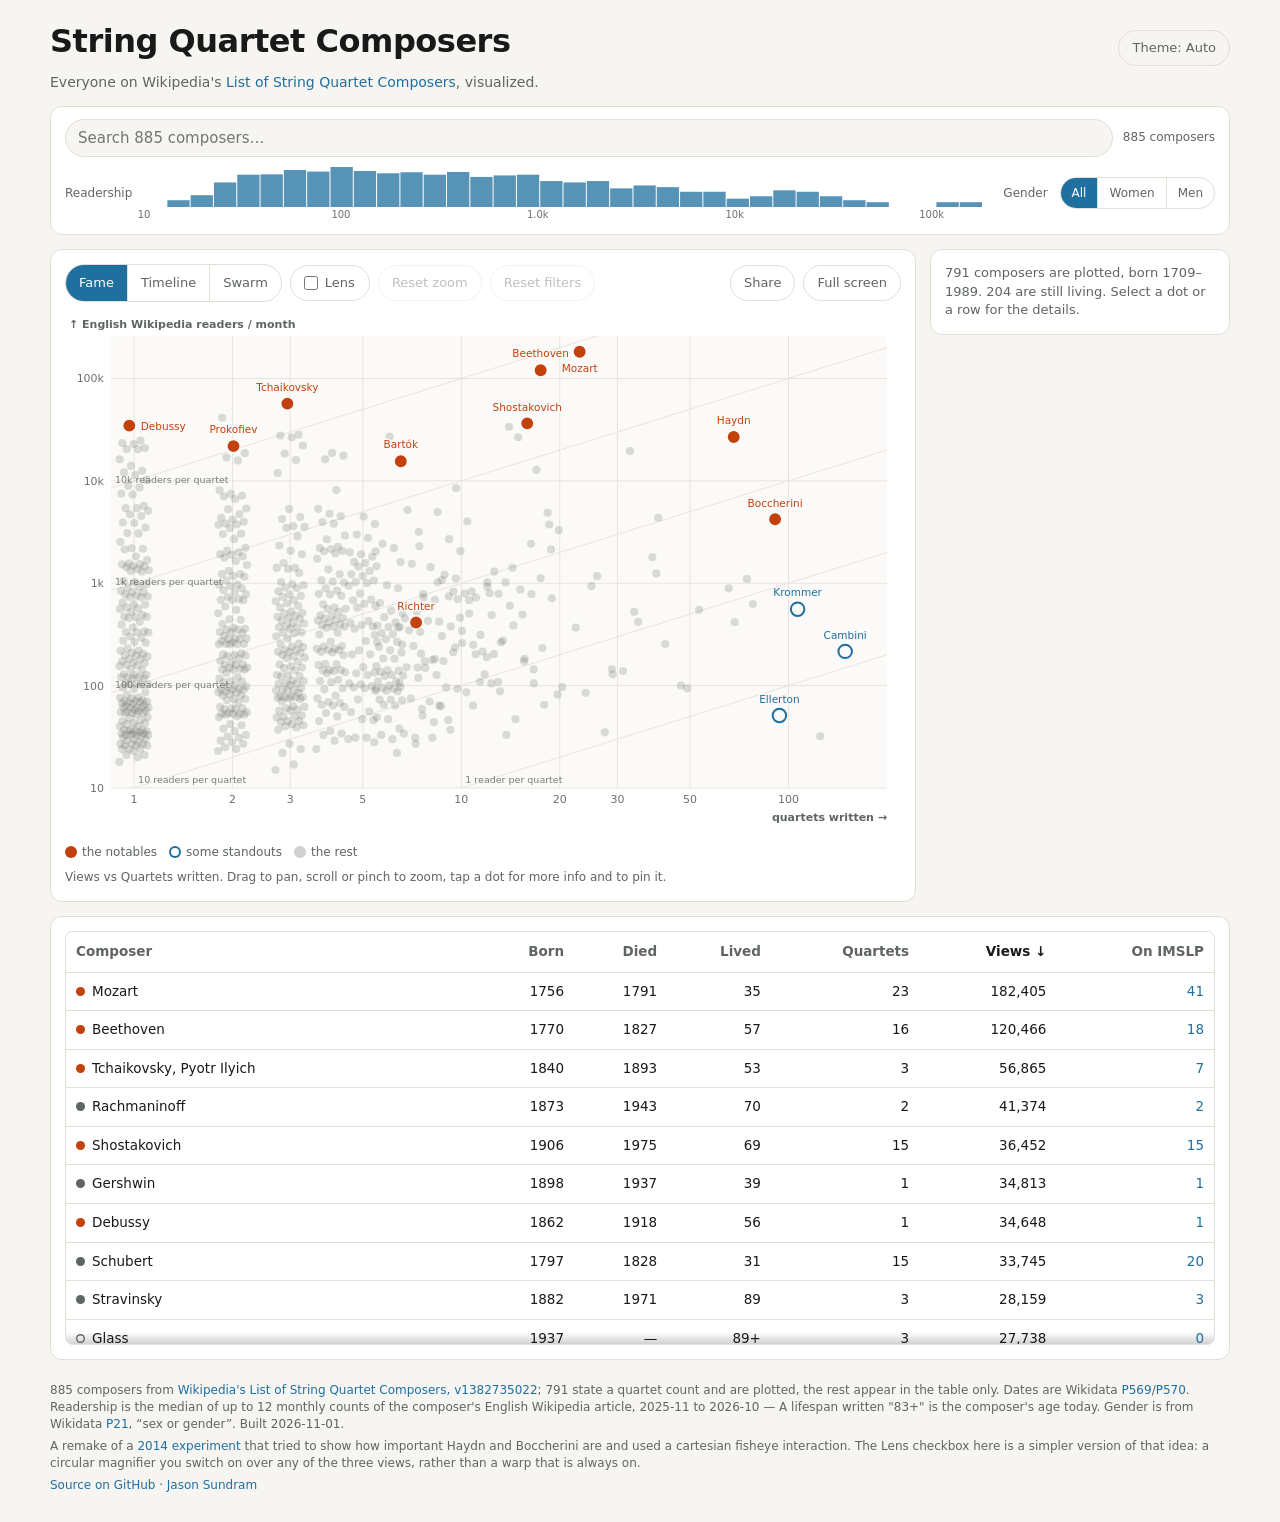
==== commit 274f7b36: "Carry the stated composer counts when the roster grows Including Zitterbart took the plottable count" ====
--- a/index.html
+++ b/index.html
@@ -34,7 +34,7 @@
 <meta property="og:type" content="website">
 <meta property="og:site_name" content="String Quartet Composers">
 <meta property="og:title" content="String Quartet Composers">
-<meta property="og:description" content="790 quartet composers: their production volume and their fame. Search, sort, discover, understand">
+<meta property="og:description" content="791 quartet composers: their production volume and their fame. Search, sort, discover, understand">
 <meta property="og:url" content="https://jsundram.github.io/quartet-composers/">
 <meta property="og:image" content="https://jsundram.github.io/quartet-composers/assets/og.png">
 <meta property="og:image:width" content="1200">
@@ -42,7 +42,7 @@
 <meta property="og:image:alt" content="A scatter plot of string quartet composers, quartets written against monthly English Wikipedia readers, with Mozart, Beethoven, Haydn, Boccherini and Bartók highlighted.">
 <meta name="twitter:card" content="summary_large_image">
 <meta name="twitter:title" content="String Quartet Composers">
-<meta name="twitter:description" content="790 quartet composers: their production volume and their renown. Search, sort, discover, understand">
+<meta name="twitter:description" content="791 quartet composers: their production volume and their renown. Search, sort, discover, understand">
 <meta name="twitter:image" content="https://jsundram.github.io/quartet-composers/assets/og.png">
 <link rel="canonical" href="https://jsundram.github.io/quartet-composers/">
 
--- a/styles.css
+++ b/styles.css
@@ -16,9 +16,8 @@
   --plot:#fbfaf8; --grid:#e8e4dc; --axis:#6b7169; --dot-line:#ffffff;
   /* Lifespan reads HOT to COLD along YlGnBu: died young is yellow, lived long is deep blue.
      SEQUENTIAL, not diverging -- lifespan is a magnitude, and a diverging ramp needs a baseline
-     to diverge from, which this never had (it used to pivot on the median of whoever was in the
-     dataset, so the pivot moved when the data did). It also has no neutral middle to disappear
-     against the plot.
+     to diverge from, which this never had, and it has no neutral middle to disappear against the
+     plot.
 
      Stepped DARKER than canonical YlGnBu on purpose: #edf8b1 sits at 1.08:1 against --plot, so
      the pale end of the published ramp is invisible on this surface. These steps clear 3:1
@@ -26,6 +25,17 @@
      ramp readable. Re-run the dataviz palette validator against --plot, not --card, if you
      change them. */
   --c-short:#b8860b; --c-mid:#1b8574; --c-long:#243a8f;   /* sequential: hot / mid / cold */
+  /* The SWARM ramps the QUARTET COUNT instead, its y being a packing that carries nothing
+     (chart.js). SINGLE hue, deliberately not a second three-hue ramp: one hue reads as "more"
+     where YlGnBu reads as "different", and two keys that looked alike across a view switch would
+     be exactly the wrong-channel trap the per-view legend exists to prevent. CLASSED, so these
+     are steps a reader can actually collect rather than samples off a gradient -- the count that
+     matters is not how many colours the scale can emit but how many of them are telling apart,
+     which is why ColorBrewer's sequential schemes are classed and stop at nine. Same discipline
+     as above -- fed to the dataviz validator against --plot, not --card: one hue, monotone in
+     lightness, every adjacent gap visible, pale end clearing 3:1. */
+  --c-q1:#9288c6; --c-q2:#8073b1; --c-q3:#6e5f9d; --c-q4:#5d4b89;
+  --c-q5:#4c3875; --c-q6:#3b2662; --c-q7:#2a1450;
   --c-living:#8b9188;                                      /* open circles; stroke only */
   --radius:12px; --maxw:1180px;
 }
@@ -35,6 +45,11 @@
     --sel:#fb923c;
     --plot:#191c21; --grid:#2b313a; --axis:#98a1a8; --dot-line:#14161a;
     --c-short:#dcec8a; --c-mid:#4fbfa8; --c-long:#3b93da;
+    /* Reversed against the light ramp, not brightened in place: "more" has to mean more ink
+       against the surface it is drawn on, and the dark end of a purple ramp is the invisible one
+       on a dark plot. Revalidated against the dark --plot. */
+    --c-q1:#6a4f99; --c-q2:#7e65a8; --c-q3:#927bb8; --c-q4:#a692c7;
+    --c-q5:#bba9d7; --c-q6:#cfc1e6; --c-q7:#e4daf6;
     --c-living:#8e979c;
   }
 }
@@ -43,6 +58,8 @@
   --sel:#fb923c;
   --plot:#191c21; --grid:#2b313a; --axis:#98a1a8; --dot-line:#14161a;
   --c-short:#dcec8a; --c-mid:#4fbfa8; --c-long:#3b93da;
+  --c-q1:#6a4f99; --c-q2:#7e65a8; --c-q3:#927bb8; --c-q4:#a692c7;
+  --c-q5:#bba9d7; --c-q6:#cfc1e6; --c-q7:#e4daf6;
   --c-living:#8e979c;
 }
 
@@ -71,12 +88,10 @@
 
 .head{ display:flex; align-items:baseline; gap:10px; flex-wrap:wrap; margin-bottom:6px }
 h1{ font-size:clamp(21px, 4.6vw, 32px); letter-spacing:-.015em; font-weight:650 }
-/* Still no min-height, but for the opposite reason to the one that used to be written here. The
-   sentence was built from the chart and could EMPTY, so it needed a reserved height measured at
-   runtime (reserveLede) rather than typed here, being a function of the viewport and the data both.
-   Issue 35 cut the clause instead, so there is nothing left to reserve and ui.test.mjs asserts this
-   element carries no inline min-height at all. A future clause that can empty brings the whole
-   problem back with it -- and the answer is still a measurement in app.js, never a number here. */
+/* No min-height, and ui.test.mjs asserts this element carries no inline one either: issue 35 cut
+   the clause that could EMPTY, so there is nothing left to reserve. A future clause that can empty
+   brings the problem back — and the answer is a measurement in app.js, never a number here, being
+   a function of the viewport and the data both. */
 .lede{ color:var(--muted); font-size:14px; max-width:62ch; margin-bottom:14px }
 .lede a{ color:var(--accent) }
 
@@ -136,26 +151,20 @@
    `accent-color` is what paints the tick, so the check follows the theme with nothing baked. */
 #lens-t{ gap:7px; padding-right:14px }
 #lens-t input{ accent-color:var(--accent); width:14px; height:14px; margin:0; cursor:pointer }
-/* CENTRED ON THE WORD, not on the word's line box. `align-items:center` centres boxes, and a line
-   box is not what a reader sees: "Lens" has no descender, so its ink stops at the baseline while
-   the box holding it runs further down to leave room for one. Centring against that hung the
-   checkbox 1px low beside its own label — small, and the first thing the eye finds on a control
-   this size. It is the optical rule the chart's glyphs already follow against the axis title.
+/* CENTRED ON THE WORD, not on the word's line box. `align-items:center` centres boxes, and a box
+   holding "Lens" runs below the baseline to leave room for a descender the word does not have, so
+   centring against it hung the checkbox a pixel low beside its own label. Same optical rule the
+   chart's glyphs follow against the axis title.
    TRIMMED, not nudged, because HOW low is a fact about the FACE and `system-ui` is a different one
-   on every platform (#53, one component over). Measured in this browser at 13px: DejaVu and
-   FreeSans hang the box 1.0px low, Liberation Sans 0.5px HIGH, and SF's metrics put it within a
-   tenth — so the -1px correction this started as fixes the machine it was measured on and makes
-   the next one twice as wrong. Trimming to the cap line and the baseline asks the font instead,
-   and lands within 0.3px in every face measured.
-   THE WHOLE ROW IS TRIMMED, not the one label, because trimming moves the word down to sit on the
-   band it draws — 1.23px in DejaVu, nothing at all in the faces that were already symmetric — and
-   one label doing that alone breaks the baseline it shares with the pills beside it. Trimmed
-   together they keep it, and each label is centred on its own cap band rather than on a box whose
-   spare descender space it never uses. `.btn`s hold their label in a SPAN for this: bare text in
-   an inline-flex button lands in an anonymous flex item, which no selector can reach and which
-   `text-box-trim` does not inherit into — #reset and #reset-filters stayed put while the pills
-   moved, which is the break this rule exists to avoid. A browser without `text-box-trim` centres
-   line boxes as before: every label consistent, and the checkbox back to its 1px in some faces. */
+   on every platform (#53, one component over): measured across the faces on this machine the error
+   runs from 1px low to half a pixel HIGH, so a fixed correction fixes one platform and makes
+   another worse. Trimming to the cap line and the baseline asks the font instead.
+   THE WHOLE ROW IS TRIMMED, not the one label, because trimming moves the word down onto the band
+   it draws, and one label doing that alone breaks the baseline it shares with the pills beside it.
+   `.btn`s hold their label in a SPAN for this: bare text in an inline-flex button lands in an
+   anonymous flex item, which no selector can reach and which `text-box-trim` does not inherit into
+   — #reset and #reset-filters stayed put while the pills moved. A browser without `text-box-trim`
+   centres line boxes as before: every label consistent, checkbox back to its pixel. */
 .controls .seg button, .controls .btn span{ text-box-trim:trim-both; text-box-edge:cap alphabetic }
 #lens-t:has(input:checked){ color:var(--ink); border-color:var(--accent) }
 /* The ring goes round the PILL, not round a 14px box inside it: :focus-visible lands on the input,
@@ -230,68 +239,51 @@
 .hint{ font-size:12px; color:var(--muted); margin-top:8px }
 
 /* --- the chart's own two buttons, when they are ON the chart ------------------------------- */
-/* Scoped to the PARENT, not to a width. app.js decides where the group lives (placeChartTools, and
-   the media query it reads is the only copy of that breakpoint); this decides what it looks like
-   once it is there, so the two can no longer disagree. They could: while this block was
-   `@media (max-width:1100px)` the two answers were independent, and every state where JS had not
-   placed the group yet drew the icon look in the controls row — a cold boot before app.js runs,
-   and permanently on the error path, where start() bails before placeChartTools() and left two
-   bare glyphs with clipped labels and no click handlers sitting in the row. In the row it is a
-   .btn with a word, wherever the row is, because none of this reaches it there. */
-/* app.js moves the group into #plot (placeChartTools); everything that makes that safe is
-   already here — #plot is position:relative and already hosts an absolutely-positioned overlay in
-   #flag, d3-zoom binds to the SVG rather than to #plot so these take taps without eating a pan or
-   a pinch, and chart.js's rebuild removes the one svg it made BY REFERENCE — a `selectAll("svg")`
-   there is a descendant query and took these glyphs with it.
-   The words are not display:none'd but visually hidden, because they are still the buttons'
-   accessible NAMES — an icon-only control with no name is unusable to a screen reader, and these
-   two are the ones a reader is least able to guess from a glyph out of context. */
-/* IN THE AXIS-TITLE BAND, not over the data. Every corner was measured across every view first,
-   and every one of them covers something: dots the 86x40 group would sit on, summed over
-   Fame/Timeline/Swarm/Lens at 390 — top-left 11, top-right 90, bottom-right 239, bottom-left 3.
-   (The lens was a view of its own when that was measured; it is a toggle now, and at rest it warps
-   nothing, so it added no fourth layout to the sum.)
-   Re-measured at 700, 900 and 1024 when this stopped being a phone rule: still zero, in every
-   view. A wider card does not make the corner safe by itself — the swarm spreads to fill it —
-   it is the band that does, and the band is asked for wherever the group is on the plot.
-   Top right reads as empty in Fame and is exactly where the SWARM piles up (90 dots and the
-   "Rachmaninoff" label), which is the trap in judging a shared overlay from one view.
-   The band is the answer instead: chart.js already spends 22px above the plot on the y-axis
-   title, and app.js asks it for 48 so a touch target fits with clearance. The title starts at the
-   left and ends by x=202 in the worst case (Fame's is the longest), leaving 96px at 360 for an
-   86px group — so it goes at the band's right end, and nothing is covered in any view.
-   What it costs is 26px of DATA height, not page height: the plot's outer box is a function of
-   the aspect ratio, so the band takes its room from the dots' area and the card is the size it
-   was. Nothing is drawn translucent, because nothing is drawn behind the glyph at all. */
-/* CENTRED on the axis title's line, not sitting on its baseline: bottom-aligned to the baseline
-   was tried first and read a touch high, because a 16px glyph beside 11px text carries more
-   visual mass below its own middle than the letters do.
-   The 3.5px is derived, not nudged: the title's box centre sits 4.47px above its baseline, the
-   baseline is 8px above the plot area (chart.js draws text.ttl at `y:-8`), so the glyph's centre
-   wants to be at TOOLS_BAND-12.47 and a 40px target whose bottom is the glyph's bottom starts at
-   48-44.47. ui.test.mjs measures the real thing and would fail if the title's metrics moved.
-   So the target spans 3.5 to 43.5 and clears the plot AREA by 4.5px — which is not the same as
-   clearing every pixel a dot can occupy. chart.js insets the dot clip OUTWARD by one maximum
-   radius (~11px on a phone), so a dot whose centre sits just inside the top edge draws a sliver
-   up into 37..48. At rest nothing is up there and the coverage check reads zero; under a pinch
-   that sliver can land under the target. Its CENTRE never can — the frame test only draws a dot
-   whose centre is inside the plot rect, which starts 4.5px below the target — so the dot stays
-   tappable where a finger aims, and 7c2 asserts exactly that at a non-identity transform. The
-   alternative was a target under 33.5px, which is the touch floor issue 31 was fought over. */
+/* Scoped to the PARENT, not to a width. app.js decides WHERE the group lives (placeChartTools,
+   which holds the only copy of that breakpoint); this decides what it looks like once it is there,
+   so the two cannot disagree. As a width query they could, and did: every state where JS had not
+   placed the group yet drew the icon look in the controls row — a cold boot, and permanently on
+   the error path, where start() bails before placeChartTools().
+   What makes the move safe is already here: #plot is position:relative and already hosts an
+   absolutely-positioned overlay in #flag, d3-zoom binds to the SVG rather than to #plot so these
+   take taps without eating a pan, and chart.js's rebuild removes the one svg it made BY REFERENCE
+   — a `selectAll("svg")` there is a descendant query and took these glyphs with it.
+   The words are visually hidden rather than display:none'd, because they are still the buttons'
+   accessible NAMES, and these two are the ones a reader can least guess from a glyph. */
+/* IN THE AXIS-TITLE BAND, not over the data. Every CORNER was measured across every view first
+   and every one of them covers dots — top right worst of all, at 90: it reads as empty in Fame
+   and is exactly where the swarm piles up, which is the trap in judging a shared overlay from one
+   view. A wider card does not make a corner safe either, because the swarm spreads to fill it.
+   The band is what does: chart.js already spends 22px above the plot on the y-axis title, app.js
+   asks it for TOOLS_BAND so a touch target fits with clearance, and the title ends well short of
+   the right edge even in its longest view, so the group sits at the band's right end and covers
+   nothing in any of them. What that costs is DATA height and not page height — the plot's outer
+   box is a function of the aspect ratio, so the band takes its room from the dots' area. Nothing
+   is drawn translucent, because nothing is drawn behind the glyph at all. */
+/* CENTRED on the axis title's line, not sitting on its baseline: bottom-aligned read a touch
+   high, because a 16px glyph beside 11px text carries more visual mass below its own middle than
+   the letters do.
+   The offset is DERIVED from the title's box centre and the baseline chart.js draws it at, not
+   nudged, and ui.test.mjs measures the real thing and fails if those metrics move. The target it
+   leaves clears the plot AREA, which is not the same as clearing every pixel a dot can occupy:
+   chart.js insets the dot clip OUTWARD by one maximum radius, so under a pinch a dot just inside
+   the top edge can draw a sliver under the target. Its CENTRE never can — the frame test only
+   draws a dot whose centre is inside the plot rect, which starts below the target — so the dot
+   stays tappable where a finger aims, and 7c2 asserts that at a non-identity transform. The
+   alternative was a target under the touch floor issue 31 was fought over. */
 #plot > #chart-tools{ position:absolute; top:3.5px; right:6px; z-index:2; gap:6px }
 /* A bare glyph in an invisible 40px hit area — the platform shape for a control that sits on
-   content, not a .btn pill moved onto the chart. The disc and border are what made these read as
-   furniture: 40px of chrome around a 16px mark, three times the height of the 11px axis title
-   beside them. Removed, so what is drawn IS the glyph and the touch target is only felt.
-   Muted like every other .btn label and like the axis title, so they belong to the chart's
-   chrome; --ink on press, which is the whole feedback a control with no box can give.
-   The 40px HEIGHT is stated here rather than inherited from the touch-target rule, which is
-   `(hover:none) and (pointer:coarse) and (max-width:800px)` and asks a different question — one
-   that most of the windows drawing this layout answer NO to. When this lived in a width query the
-   two diverged silently: a desktop dragged narrow matched the layout and not the touch floor, took
-   .btn's base min-height of 36, and put the glyph's centre 4px above the title's — the derivation
-   above describing a box the browser was not drawing. Stating it is what makes the geometry a
-   property of the overlay rather than of the input device. */
+   content, not a .btn pill moved onto the chart. The disc and border made these read as furniture:
+   40px of chrome around a 16px mark, three times the height of the axis title beside them. Removed,
+   so what is drawn IS the glyph and the touch target is only felt. Muted like every other .btn
+   label and like the axis title, so they belong to the chart's chrome; --ink on press, which is the
+   whole feedback a control with no box can give.
+   The 40px HEIGHT is stated here rather than inherited from the touch-target rule, which asks a
+   different question — `(hover:none) and (pointer:coarse) and (max-width:800px)`, which most of
+   the windows drawing this layout answer NO to. In a width query the two diverged silently: a
+   desktop dragged narrow matched the layout and not the touch floor, took .btn's base min-height,
+   and put the glyph off the derivation above. Stating it makes the geometry a property of the
+   overlay rather than of the input device. */
 #plot > #chart-tools .btn{
   width:40px; height:40px; padding:0; justify-content:center; align-items:flex-end;
   background:none; border:0; border-radius:0; color:var(--muted);
@@ -313,8 +305,7 @@
    at (2,2,0), which out-specifies a bare `#fs .ico-out` at (1,1,0). Written that way both glyphs
    showed at once and the 40px box held two 18px icons. Every selector in this group gained the
    same `#plot >` when it left the media query, so the order between them is what it always was.
-   Same specificity trap that kept #hist-clear under the touch floor in issue 31, one selector
-   along. */
+   Same specificity trap that kept #hist-clear under the touch floor in issue 31. */
 #plot > #chart-tools #fs .ico-out, #plot > #chart-tools #fs[aria-pressed="true"] .ico-in{ display:none }
 #plot > #chart-tools #fs[aria-pressed="true"] .ico-out{ display:block }
 
@@ -336,6 +327,13 @@
 .legend .lab{ color:var(--muted); display:block; margin-bottom:4px }
 .ramp{ width:170px; height:10px; border-radius:2px; border:1px solid var(--line) }
 .ticks{ display:flex; justify-content:space-between; color:var(--muted); font-size:11px; margin-top:2px }
+/* The swarm's key is CLASSED, so its bar is hard-edged segments and each class's lower bound is
+   centred UNDER its own segment. One grid drawn twice rather than a gradient plus space-between
+   ticks, which centres nothing and would hang the open top class past the bar's right edge. */
+.ramp.steps, .ticks.steps{ display:grid; grid-template-columns:repeat(var(--n),1fr);
+                           width:calc(var(--n) * 30px) }
+.ramp.steps{ overflow:hidden }
+.ticks.steps{ text-align:center }
 .swatches{ display:flex; gap:12px; align-items:center }
 .sw{ display:flex; gap:5px; align-items:center; color:var(--muted) }
 .sw i{ width:12px; height:12px; border-radius:50%; display:inline-block }
@@ -380,10 +378,9 @@
 .detail-nav{ display:flex; gap:6px; margin-top:8px; flex-wrap:wrap }
 
 /* The readership sparkline. Colours live HERE and not in app.js on purpose: every other baked
-   colour in this app is inside an SVG that JS generates from a d3 scale, so it has to be re-read
-   through Theme.getCssColor on a theme flip (see the note in app.js's Theme.subscribe). This one
-   is plain inline SVG in the document, so a CSS variable reaches it and a theme change costs
-   nothing — one fewer component to remember to re-bake.
+   colour in this app is inside an SVG that JS generates from a d3 scale and so has to be re-read
+   on a theme flip. This one is plain inline SVG in the document, so a CSS variable reaches it and
+   there is one fewer component to remember to re-bake.
    The svg is stretched by the width with preserveAspectRatio="none"; the line survives that
    because app.js marks it vector-effect="non-scaling-stroke". */
 /* pan-y, not none: a horizontal drag reads months, a vertical one still scrolls the page. On a
@@ -426,14 +423,12 @@
      so neither a hover nor a click moves the legend below it. The name is ellipsized here for the
      same reason: a two-line name would blow the reservation. A touch screen gets neither rule,
      because it has no hover and would just be losing chart space. */
-  /* The sparkline block (34px of line + two label rows) is inside the reservation, because it is
-     drawn on a hover PREVIEW like everything else in the panel. The number is MEASURED, not
-     guessed: ui.test.mjs prints the pinned panel's real height beside the "pinning does not shove
-     it either" check, and fails when this falls short of it. The few px over that measurement are
-     for the face this was not measured in — #53's lesson is that system-ui is a different font per
-     platform, and the direction that hurts here is a reservation one line short on somebody else's
-     machine. It is not a pixel test: what it has to catch is a whole clause appearing, which is
-     twenty. */
+  /* The sparkline block is inside the reservation, because it is drawn on a hover PREVIEW like
+     everything else in the panel. The number is MEASURED, not guessed: ui.test.mjs prints the
+     pinned panel's real height and fails when this falls short of it. The few px over that are for
+     the face this was not measured in (#53), since the direction that hurts is a reservation one
+     line short on somebody else's machine. Not a pixel test — what it has to catch is a whole
+     clause appearing. */
   #detail.compact{ min-height:278px }
   #detail.compact h2{ white-space:nowrap; overflow:hidden; text-overflow:ellipsis }
 }
@@ -581,16 +576,13 @@
   #gender-label{ order:4 }
   #gender{ order:5; margin-left:0 }
   .wide-only{ display:none }
-  /* Four columns still have to FIT, and what they fit in is whatever face the reader's platform
-     hands `system-ui` — SF here, DejaVu on Linux, and DejaVu is wide enough that the table
-     overflowed 390px outright. So the two things paying for width that carries nothing give it
-     back: a header word wider than any value beneath it (the Qts swap above) and the cell
-     gutters. Measured on macOS, across the faces installed there — a Linux run is inference, not
-     a reading, and the widest face measured stands in for DejaVu. The pair clears 390px in every
-     one of them, and 360px too, which the old layout missed in EVERY face including SF.
-     ui.test.mjs asserts both widths, because a fit that only holds in the runner's own font is a
-     coin toss, not a layout — and it is the check, not this comment, that a fifth column or a
-     longer header has to answer to. */
+  /* Four columns still have to FIT, and what they fit in is whatever face the platform hands
+     `system-ui` — DejaVu on Linux is wide enough that the table overflowed 390px outright. So the
+     two things paying for width that carries nothing give it back: a header word wider than any
+     value beneath it (the Qts swap above) and the cell gutters. Measured on macOS across the faces
+     installed there, so a Linux run is inference rather than a reading. ui.test.mjs asserts both
+     390 and 360, because a fit that only holds in the runner's own font is a coin toss — and it is
+     the CHECK, not this comment, that a fifth column or a longer header answers to. */
   tbody td{ padding:9px 6px }
   thead th button{ padding:10px 6px }
   .th-full{ position:absolute; width:1px; height:1px; overflow:hidden; clip-path:inset(50%) }
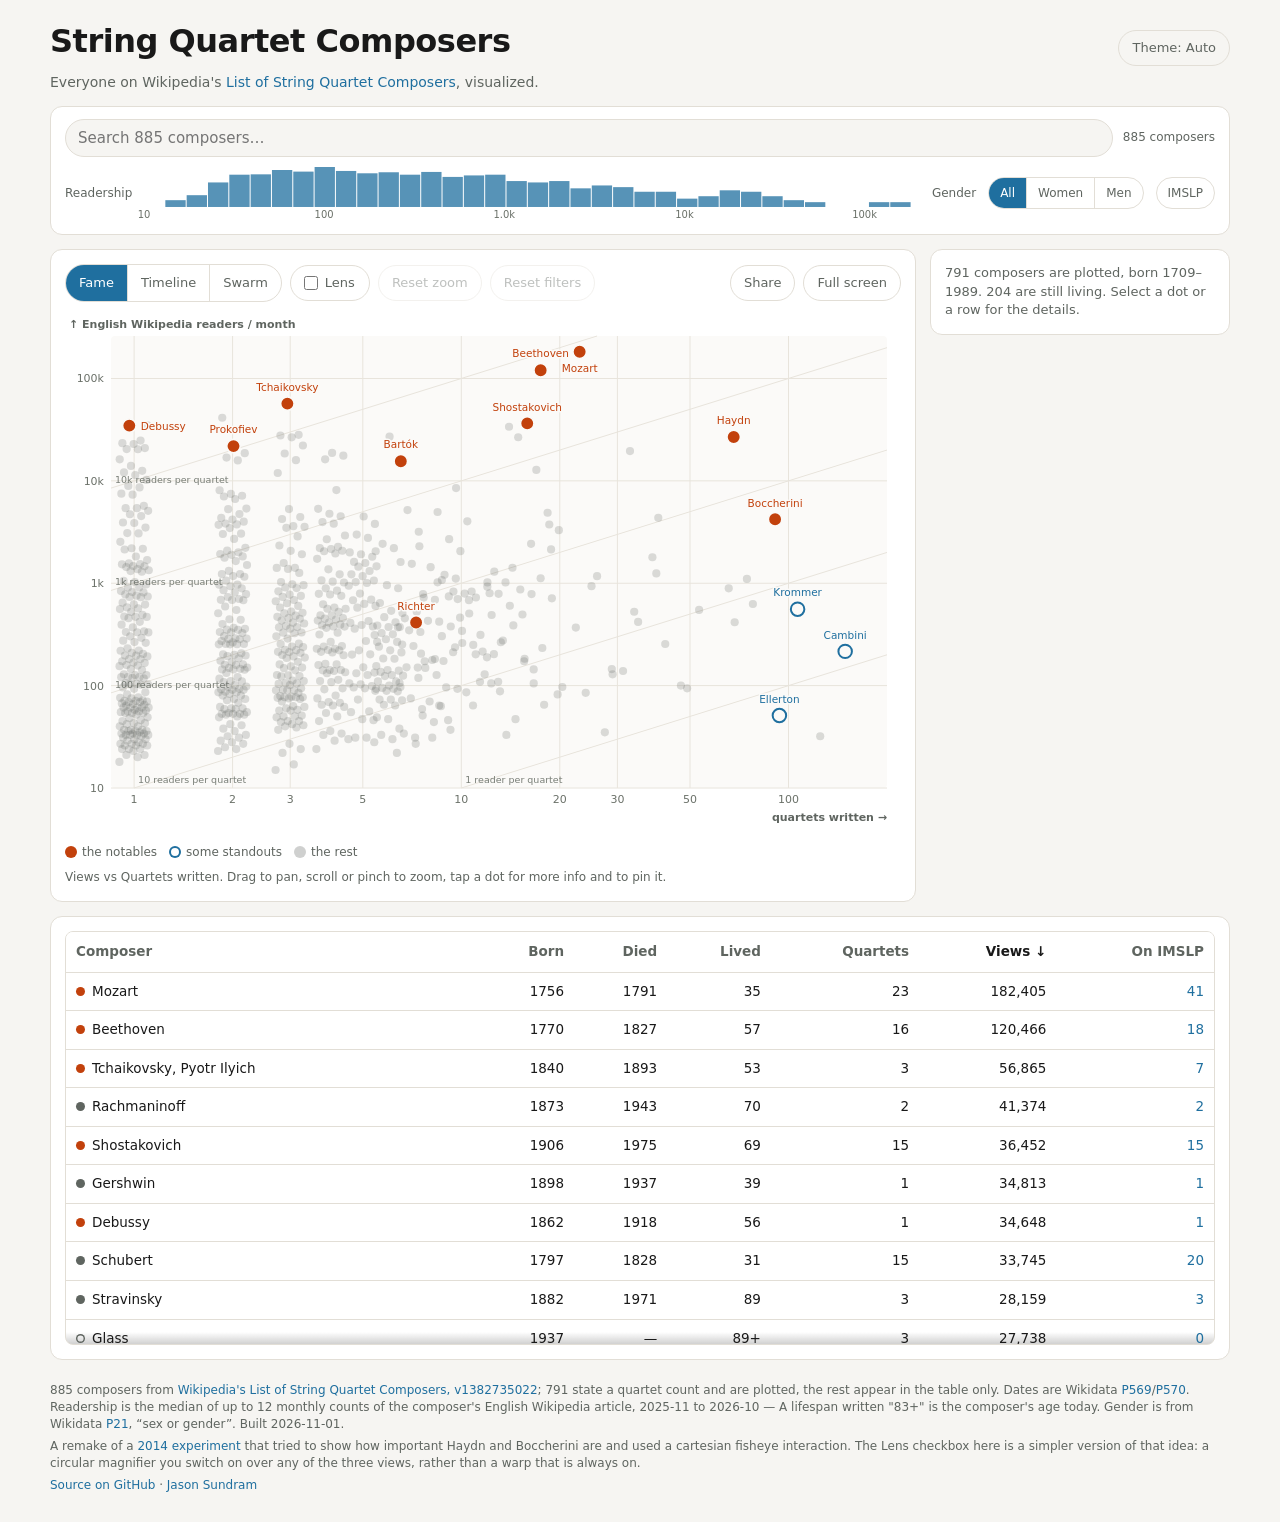
==== commit 71fdd95b: "Add an IMSLP filter A pill beside the gender filter keeps the composers with a work for string quart" ====
--- a/index.html
+++ b/index.html
@@ -96,6 +96,10 @@
         <button type="button" data-g="" aria-pressed="true">All</button>
         <button type="button" data-g="female" aria-pressed="false">Women</button>
         <button type="button" data-g="male" aria-pressed="false">Men</button>
+      </div>
+      <div class="seg sm" id="imslp-filter">
+        <button type="button" id="imslp-only" aria-pressed="false"
+                title="Only composers with a work for string quartet on IMSLP">IMSLP</button>
       </div>
     </div>
   </section>
@@ -127,7 +131,7 @@
              the comment above states. -->
         <label id="lens-t" class="btn"><input type="checkbox" id="lens"><span>Lens</span></label>
         <button type="button" id="reset" class="btn" disabled><span>Reset zoom</span></button>
-        <!-- All THREE filters, search included, because the name is plural and a typed query is a
+        <!-- Every filter, search included, because the name is plural and a typed query is a
              filter: a button sitting lit while a search is active and then not clearing it would be
              worse than the inconsistency it replaces. Always present and never hidden — a control
              that cannot appear cannot resize the row it is in, which is the whole class of defect
--- a/styles.css
+++ b/styles.css
@@ -204,6 +204,7 @@
    has to stay whole. margin-left:auto pins the group right, so the brush absorbs the change and
    the pills do not move at all. */
 #gender{ margin-left:auto; flex:0 0 auto }
+#imslp-filter{ flex:0 0 auto }
 /* A little more air than the row's own 12px gap. With the readout gone, the readership Clear
    button ends up directly beside the word "Gender", where it reads as if it clears that. */
 #gender-label{ margin-left:6px }
@@ -568,13 +569,14 @@
 @media (max-width:640px){
   .filterbar{ flex-wrap:wrap; gap:6px 10px }
   .filterbar #hist{ flex:1 0 100%; order:3 }
-  /* Three filters do not fit two lines here, and the brush is the one that needs the full width.
+  /* The filters do not fit two lines here, and the brush is the one that needs the full width.
      So the gender pills take a third line of their own, WITH their label — sharing line one with
      the readership readout put "Women | Men" next to a views range, where the two read as one
      control. margin-left is dropped with it: the row is theirs now, so there is no slack to push
      against and `auto` would have shoved the label away from its own buttons. */
   #gender-label{ order:4 }
   #gender{ order:5; margin-left:0 }
+  #imslp-filter{ order:6 }
   .wide-only{ display:none }
   /* Four columns still have to FIT, and what they fit in is whatever face the platform hands
      `system-ui` — DejaVu on Linux is wide enough that the table overflowed 390px outright. So the
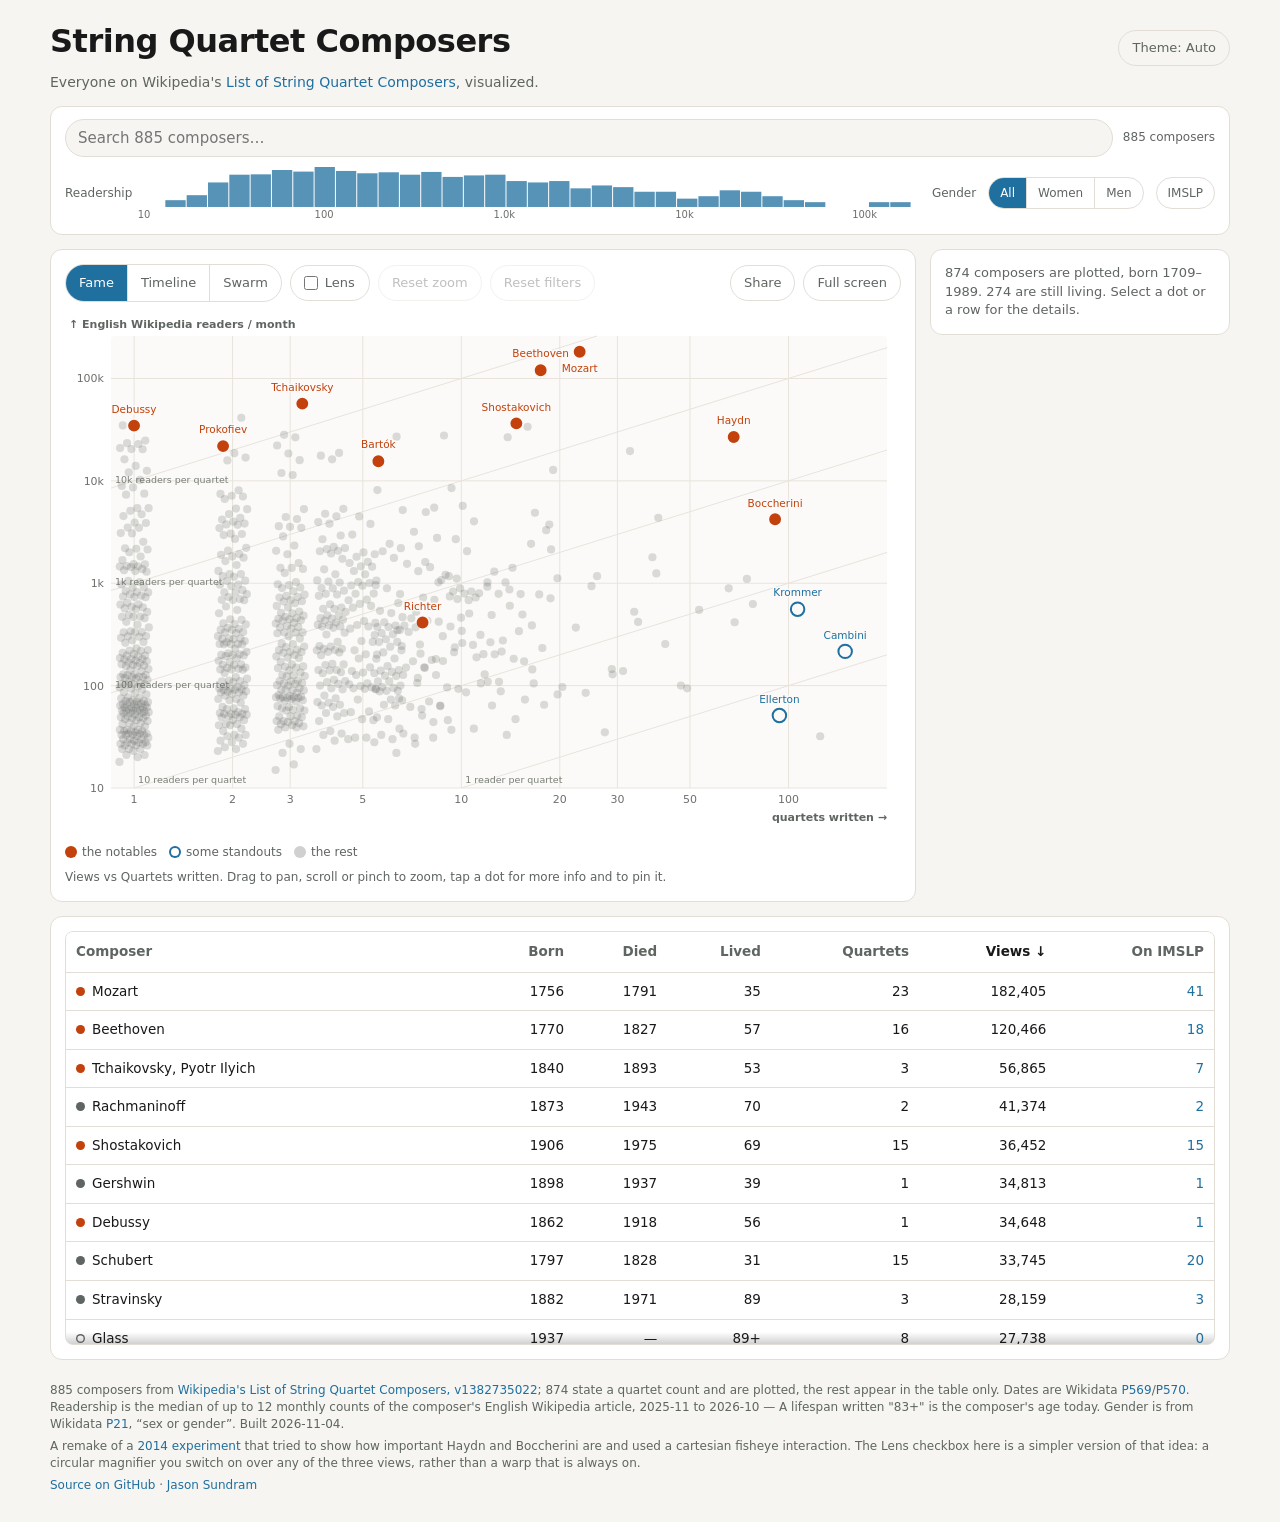
==== commit 2e075cc6: "Count the list page's title lists, and correct the counts read wrongly The section heading already s" ====
--- a/index.html
+++ b/index.html
@@ -34,7 +34,7 @@
 <meta property="og:type" content="website">
 <meta property="og:site_name" content="String Quartet Composers">
 <meta property="og:title" content="String Quartet Composers">
-<meta property="og:description" content="791 quartet composers: their production volume and their fame. Search, sort, discover, understand">
+<meta property="og:description" content="874 quartet composers: their production volume and their fame. Search, sort, discover, understand">
 <meta property="og:url" content="https://jsundram.github.io/quartet-composers/">
 <meta property="og:image" content="https://jsundram.github.io/quartet-composers/assets/og.png">
 <meta property="og:image:width" content="1200">
@@ -42,7 +42,7 @@
 <meta property="og:image:alt" content="A scatter plot of string quartet composers, quartets written against monthly English Wikipedia readers, with Mozart, Beethoven, Haydn, Boccherini and Bartók highlighted.">
 <meta name="twitter:card" content="summary_large_image">
 <meta name="twitter:title" content="String Quartet Composers">
-<meta name="twitter:description" content="791 quartet composers: their production volume and their renown. Search, sort, discover, understand">
+<meta name="twitter:description" content="874 quartet composers: their production volume and their renown. Search, sort, discover, understand">
 <meta name="twitter:image" content="https://jsundram.github.io/quartet-composers/assets/og.png">
 <link rel="canonical" href="https://jsundram.github.io/quartet-composers/">
 
